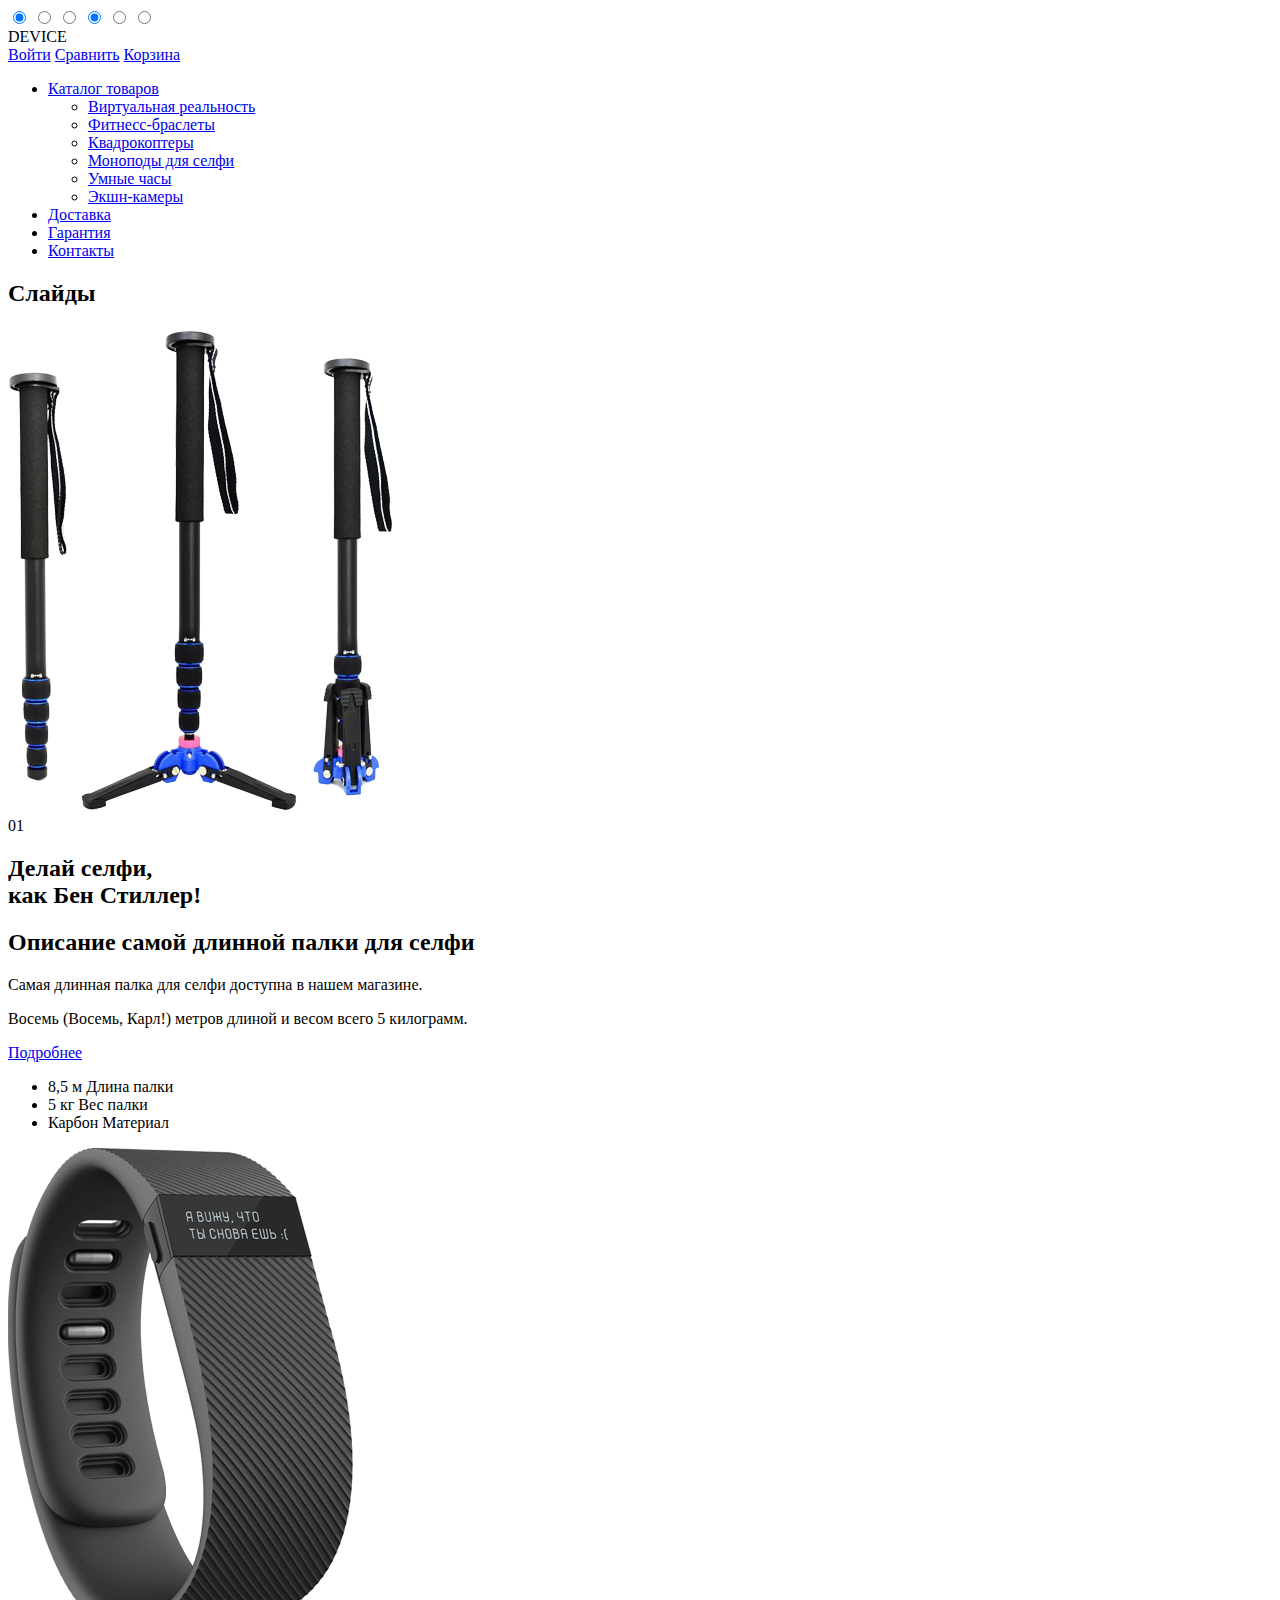
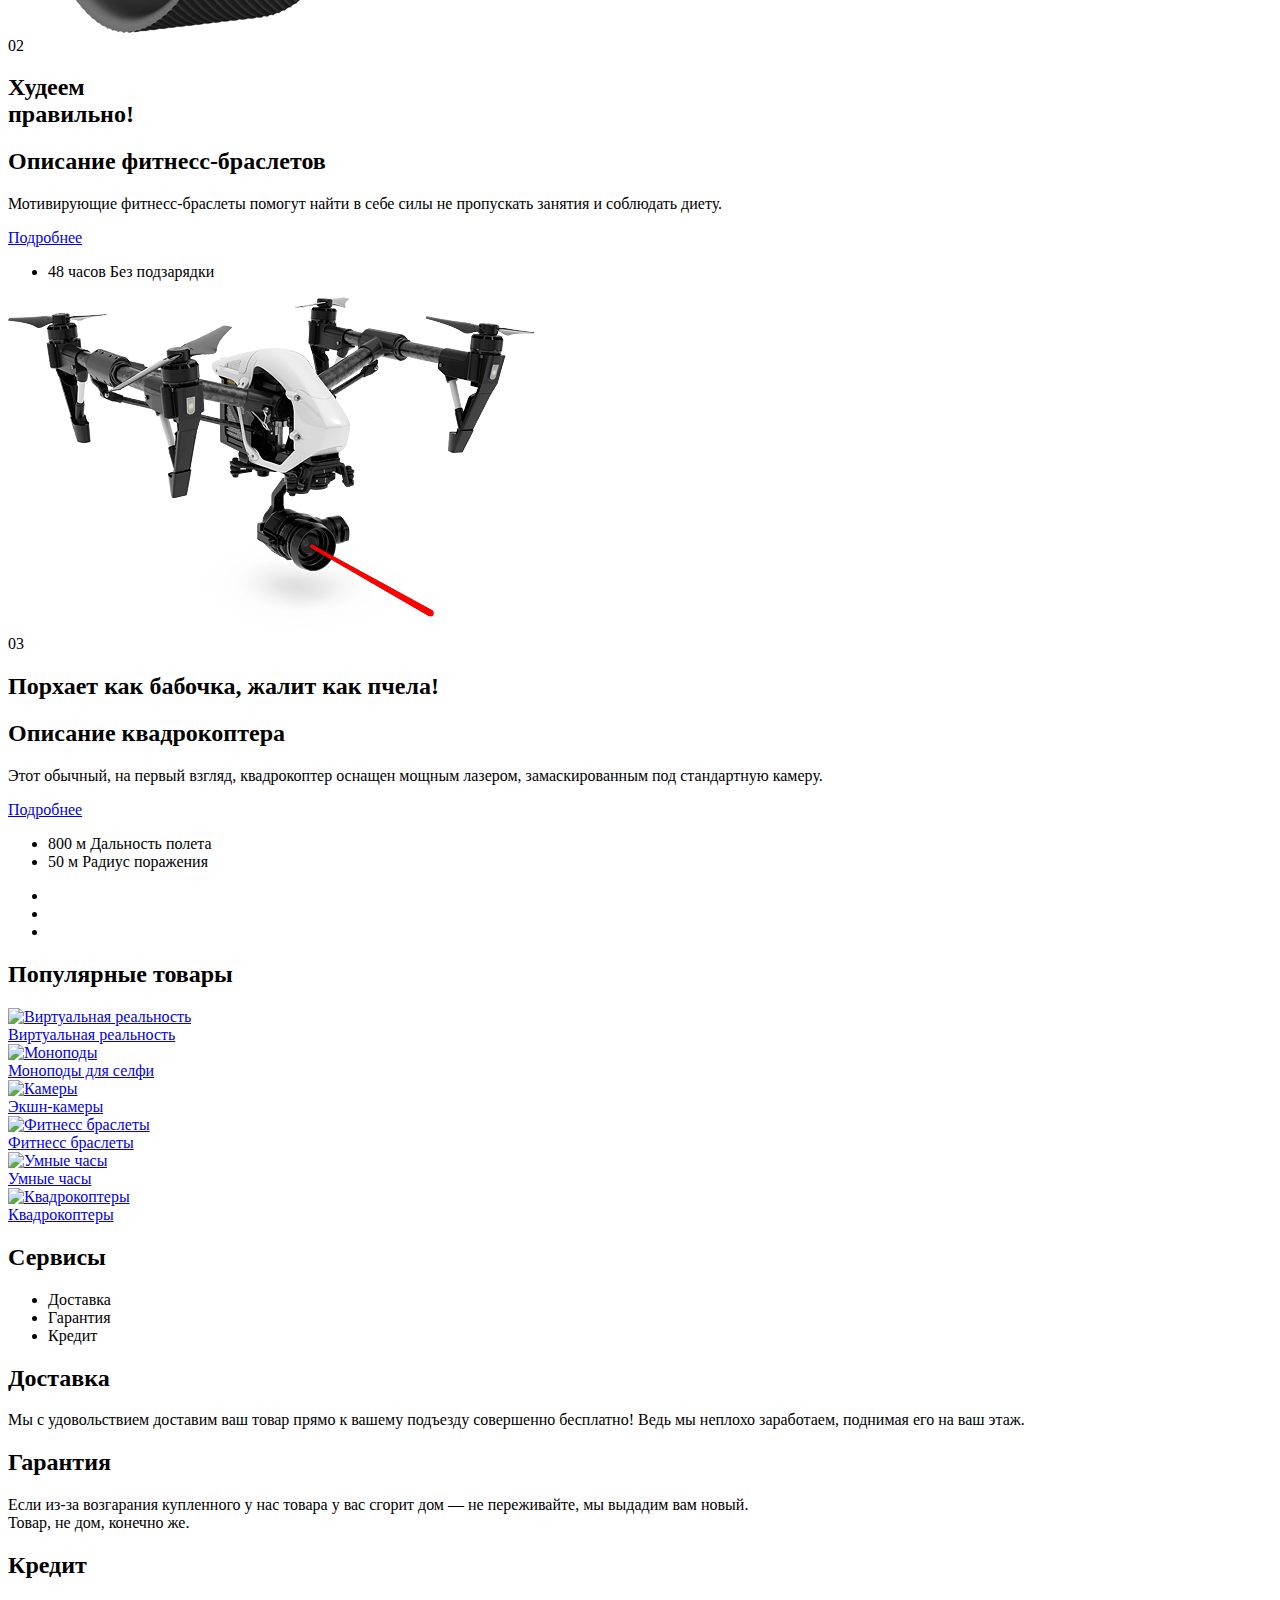
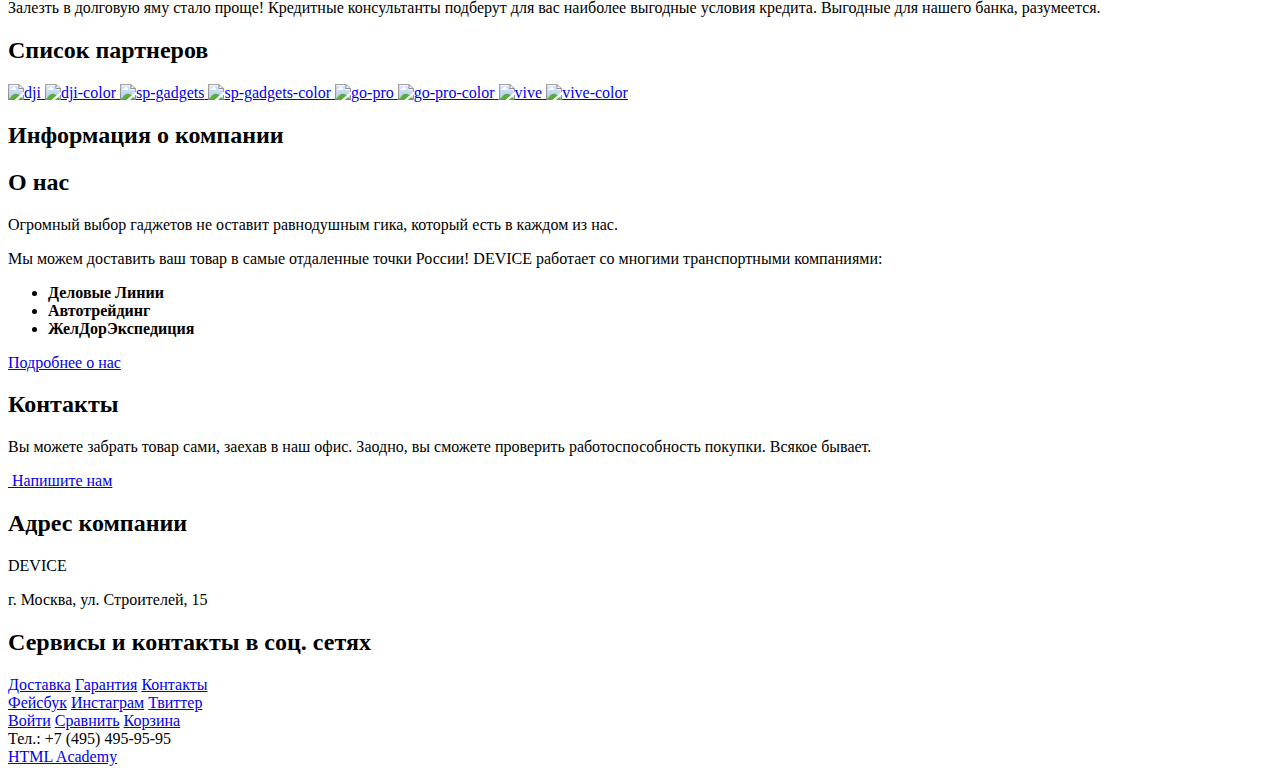
==== index.html @ 1ae8eebd "refactoring and adding images, unfinished." ====
<!DOCTYPE html>
<html lang="ru">
  <head>
    <meta charset="utf-8">
    <title>HTML Academy: Девайс</title>
  </head>
  <body>
    <!-- radio buttons definition -->
    <input type="radio" id="slider-button-first" name="slide-toggle" checked="">
    <input type="radio" id="slider-button-second" name="slide-toggle">
    <input type="radio" id="slider-button-third" name="slide-toggle">
    <input type="radio" id="service-button-delivery" name="service-toggle" checked="">
    <input type="radio" id="service-button-warranty" name="service-toggle">
    <input type="radio" id="service-button-credit" name="service-toggle">
    <!-- end of the radio buttons definition -->
    <header class="top-header">
      <a class="logo">
          DEVICE
      </a>
      <form class="search-form" action="__action_path" method="post">
        <!-- TODO form -->
      </form>
      <nav class="user-navigation">
        <a class="user-navigation-login" href="login.html">Войти</a>
        <a class="user-navigation-compare" href="compare.html">Сравнить</a>
        <a class="user-navigation-shopping-cart" href="shopping_chart.html">Корзина</a>
      </nav>
      <nav class="product-navigation">
        <ul class="product-navigation-list">
          <li>
            <a class="product-navigation-list-dropdownlist-name" href="catalog.html">Каталог товаров</a>
            <ul class="product-navigation-list-dropdownlist">
              <li><a href="catalog.html#virtual-reality">Виртуальная реальность</a></li>
              <li><a href="catalog.html#fitness-bracelet">Фитнесс-браслеты</a></li>
              <li><a href="catalog.html#drone">Квадрокоптеры</a></li>
              <li><a href="catalog.html#selfie-monopod">Моноподы для селфи</a></li>
              <li><a href="catalog.html#smart-watch">Умные часы</a></li>
              <li><a href="catalog.html#action-camera">Экшн-камеры</a></li>
            </ul>
          </li>
          <li><a class="product-navigation-list-service" href="delivery.html">Доставка</a></li>
          <li><a class="product-navigation-list-service" href="warranty.html">Гарантия</a></li>
          <li><a class="product-navigation-list-service" href="contacts.html">Контакты</a></li>
        </ul>
      </nav>
    </header>
    <main class="index-main">
      <article class="slider slide-set">
        <h2 class="visually-hidden">Слайды</h2>
        <article class="first-slide" id="slide-longest-selfie-stick">
          <img src="img/slide-longest-selfie-stick.png" width="384" height="486" alt="Самая длинная палка для сэлфи">
          <header class="slide-header">
            <span class="slide-number">01</span>
            <h2 class="slide-header-text">
              Делай селфи,<br>
              как Бен Стиллер!
            </h2>
          </header>
          <section class="slide-description">
            <h2 class="visually-hidden">Описание самой длинной палки для селфи</h2>
            <p>
              Самая длинная палка для селфи доступна в нашем магазине.
            </p>
            <p>
              Восемь (Восемь, Карл!) метров длиной и весом всего 5 килограмм.
            </p>
            <a class="slide-read-more-button" href="longest-selfie-stick.html">Подробнее</a>
          </section>
          <footer>
            <ul class="slide-product-characteristic-list">
              <li>
                <span class="slide-product-characteristic">8,5 м</span>
                <span class="slide-product-characteristic-description">Длина палки</span>
              </li>
              <li>
                <span class="slide-product-characteristic">5 кг</span>
                <span class="slide-product-characteristic-description">Вес палки</span>
              </li>
              <li>
                <span class="slide-product-characteristic">Карбон</span>
                <span class="slide-product-characteristic-description">Материал</span>
              </li>
            </ul>
          </footer>
        </article>
        <article class="second-slide" id="slide-fitness-bracelet">
          <img src="img/slider-fitness-bracelet.png" width="345" height="485" alt="Мотивирующий фитнесс-браслет">
          <header class="slide-header">
            <span class="slide-number">02</span>
            <h2 class="slide-header-text">
              Худеем<br>
              правильно!
            </h2>
           </header>
            <section class="slide-description">
              <h2 class="visually-hidden">Описание фитнесс-браслетов</h2>
              <p>
                Мотивирующие фитнесc-браслеты помогут найти в себе силы
                не пропускать занятия и соблюдать диету.
              </p>
              <a class="slide-read-more-button" href="fitness-bracelet.html">Подробнее</a>
            </section>
            <footer>
              <ul class="slide-product-characteristic-list">
                <li>
                  <span class="slide-product-characteristic">48 часов</span>
                  <span class="slide-product-characteristic-description">Без подзарядки</span>
                </li>
              </ul>
            </footer >
        </article>
        <article class="third-slide" id="slide-drone">
          <img src="img/slider-drone.png" width="526" height="334" alt="Квадрокоптер с лазером">
          <header class="slide-header">
            <span class="slide-number">03</span>
            <h2 class="slide-header-text">
              Порхает как бабочка,
              жалит как пчела!
            </h2>
          </header>
          <section class="slide-description">
            <h2 class="visually-hidden">Описание квадрокоптера</h2>
            <p>
              Этот обычный, на первый взгляд, квадрокоптер оснащен
              мощным лазером, замаскированным под стандартную камеру.
            </p>
            <a class="slide-read-more-button" href="quadrocopter.html">Подробнее</a>
          </section>
          <footer>
            <ul class="slide-product-characteristic-list">
              <li>
                <span class="slide-product-characteristic">800 м</span>
                <span class="slide-product-characteristic-description">Дальность полета</span>
              </li>
              <li>
                <span class="slide-product-characteristic">50 м</span>
                <span class="slide-product-characteristic-description">Радиус поражения</span>
              </li>
            </ul>
          </footer>
        </article>
        <aside>
          <ul class="slider-button-list">
            <li>
              <label for="slider-button-first"></label>
            </li>
            <li>
              <label for="slider-button-second"></label>
            </li>
            <li>
              <label for="slider-button-third"></label>
            </li>
          </ul>
        </aside>
      </article>
      <section class="top-list-of-popular-product">
        <h2 class="visually-hidden">Популярные товары</h2>
        <a class="popular-product-link" href="catalog.html#virtual_reality.html">
          <div class="popular-product-img-block-virtual-reality">
            <img src="img/popular-product-virtual-reality.png" width="97" height="55" alt="Виртуальная реальность">
          </div>
          Виртуальная реальность
        </a>
        <a class="popular-product-link" href="catalog.html#monopod.html">
          <div class="popular-product-img-block-selfie-monopod">
            <img src="img/popular-product-selfie-monopod.png" width="86" height="117" alt="Моноподы">
          </div>
          Моноподы
          для селфи
        </a>
        <a class="popular-product-link" href="catalog.html#action-camera.html">
          <div class="popular-product-img-block-action-camera">
            <img src="img/popular-product-action-camera.png" width="71" height="87" alt="Камеры">
          </div>
          Экшн-камеры
        </a>
        <a class="popular-product-link" href="catalog.html#fitness-bracelet.html">
          <div class="popular-product-img-block-fitness-bracelet">
            <img src="img/popular-product-fitness-bracelet.png" width="107" height="65" alt="Фитнесc браслеты">
          </div>
          Фитнесc браслеты
        </a>
        <a class="popular-product-link" href="catalog.html#smart-watch.html">
          <div class="popular-product-img-block-smart-watch">
            <img src="img/popular-product-smart-watch.png" width="56" height="98" alt="Умные часы">
          </div>
          Умные часы
        </a>
        <a class="popular-product-link" href="catalog.html#drone.html">
          <div class="popular-product-img-block-drone">
            <img src="img/popular-product-drone.png" width="132" height="69" alt="Квадрокоптеры">
          </div>
          Квадрокоптеры
        </a>
      </section>
      <article class="services">
        <h2 class="visually-hidden">Сервисы</h2>
        <ul class="service-buttton-list">
          <li>
            <label class="service-button" for="service-button-delivery">Доставка</label>
          </li>
          <li>
            <label class="service-button" for="service-button-warranty">Гарантия</label>
          </li>
          <li>
            <label class="service-button" for="service-button-credit">Кредит</label>
          </li>
        </ul>
        <section class="service-item-delivery">
          <h2>Доставка</h2>
          <p>
            Мы с удовольствием доставим ваш товар прямо к вашему
            подъезду совершенно бесплатно! Ведь мы неплохо
            заработаем, поднимая его на ваш этаж.
          </p>
        </section>
        <section class="services-item-warranty">
          <h2>Гарантия</h2>
          <p>
            Если из-за возгарания купленного у нас товара у вас сгорит
            дом — не переживайте, мы выдадим вам новый.<br>
            Товар, не дом, конечно же.
          </p>
        </section>
        <section class="services-item-credit">
          <h2>Кредит</h2>
          <p>
            Залезть в долговую яму стало проще! Кредитные
            консультанты подберут для вас наиболее выгодные
            условия кредита. Выгодные для нашего банка, разумеется.
          </p>
        </section>
      </article>
      <section class="partners">
        <h2 class="visuall-hidden">Список партнеров</h2>
        <a class="partner-link" href="http://www.dji.com/">
          <img src="img/logo-1-black-white.jpg" width="260" height="100" alt="dji">
          <img src="img/logo-1-colored.jpg" width="260" height="100" alt="dji-color">
        </a>
        <a class="partner-link" href="http://www.sp-gadgets.com/">
          <img src="img/logo-2-black-white.jpg" width="260" height="100" alt="sp-gadgets">
          <img src="img/logo-2-colored.jpg" width="260" height="100" alt="sp-gadgets-color">
        </a>
        <a class="partner-link" href="http://gopro.ru/">
          <img src="img/logo-3-black-white.jpg" width="260" height="100" alt="go-pro">
          <img src="img/logo-3-colored.jpg" width="260" height="100" alt="go-pro-color">
        </a>
        <a class="partner-link" href="https://www.vive.com/">
          <img src="img/logo-4-black-white.jpg" width="260" height="100" alt="vive">
          <img src="img/logo-4-colored.jpg" width="260" height="100" alt="vive-color">
        </a>
      </section>
      <article class="company-information">
        <h2 class="visually-hidden">Информация о компании</h2>
        <article class="about-us">
          <h2>О нас</h2>
          <p>
            Огромный выбор гаджетов не оставит равнодушным гика,
            который есть в каждом из нас.
          </p>
          <p>
            Мы можем доставить ваш товар в самые отдаленные точки
            России! DEVICE работает со многими транспортными
            компаниями:
          </p>
          <ul>
            <li>
              <b>Деловые Линии</b>
            </li>
            <li>
              <b>Автотрейдинг</b>
            </li>
            <li>
              <b>ЖелДорЭкспедиция</b>
            </li>
          </ul>
          <a class="popup-button" href="about-us.html">Подробнее о нас</a>
        </article>
        <article class="contact">
          <h2>Контакты</h2>
          <p>
            Вы можете забрать товар сами, заехав в наш офис. Заодно, вы сможете
            проверить работоспособность покупки. Всякое бывает.
          </p>
          <a class="map" href="#">
            <img src="">
          </a>
          <a class="popup-button" href="write-us.html">Напишите нам</a>
        </article>
      </article>
      <footer class="bottom-footer">
          <article class="footer-address">
            <h2 class="visually-hidden">Адрес компании</h2>
            <a>
              DEVICE
            </a>
            <p>
              г. Москва, ул. Строителей, 15
            </p>
          </article>
          <section class="footer-center-links">
            <h2 class="visually-hidden">Сервисы и контакты в соц. сетях</h2>
            <div class="footer-service-links-block">
              <a href="delivery.html">Доставка</a>
              <a href="warranty.html">Гарантия</a>
              <a href="contacts.html">Контакты</a>
            </div>
            <div class="footer-social-media-block">
              <a class="social-button social-button-fb" href="https://www.facebook.com/device-shop/">Фейсбук</a>
              <a class="social-button social-button-inst" href="https://www.instagram.com/device-shop/">Инстаграм</a>
              <a class="social-button social-button-tw" href="https://twitter.com/device-shop/">Твиттер</a>
            </div>
          </section>
          <aside class="footer-aside">
            <div class="footer-user-navigation-block">
              <a class="footer-login-link" href="login.html">Войти</a>
              <a class="footer-compare-link" href="compare.html">Сравнить</a>
              <a class="footer-shopping-cart-link" href="shopping-cart.html">Корзина</a>
            </div>
            <div class="telephone-block">
              Тел.: +7 (495) 495-95-95
            </div>
            <div class="copyright-block">
              <a href="https://htmlacademy.ru">HTML Academy</a>
            </div>
          </aside>
      </footer>
    </main>
  </body>
</html>
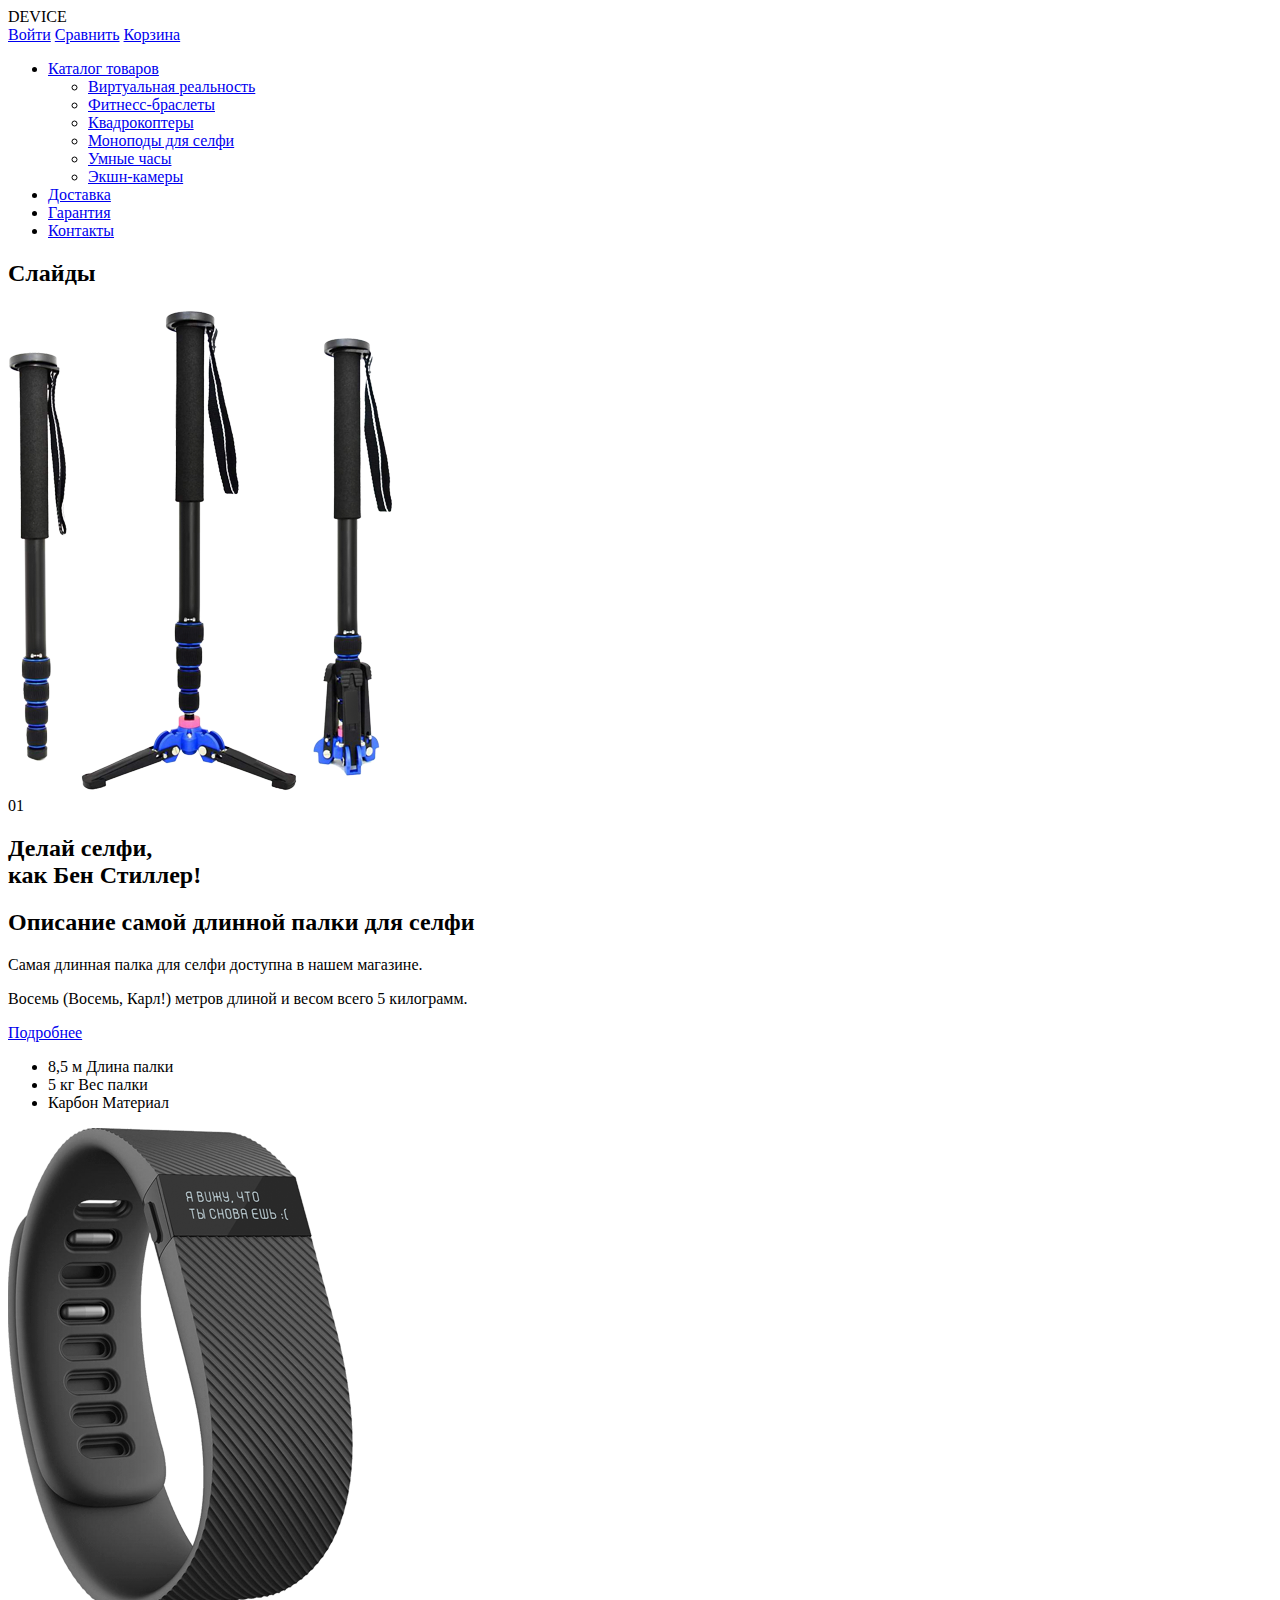
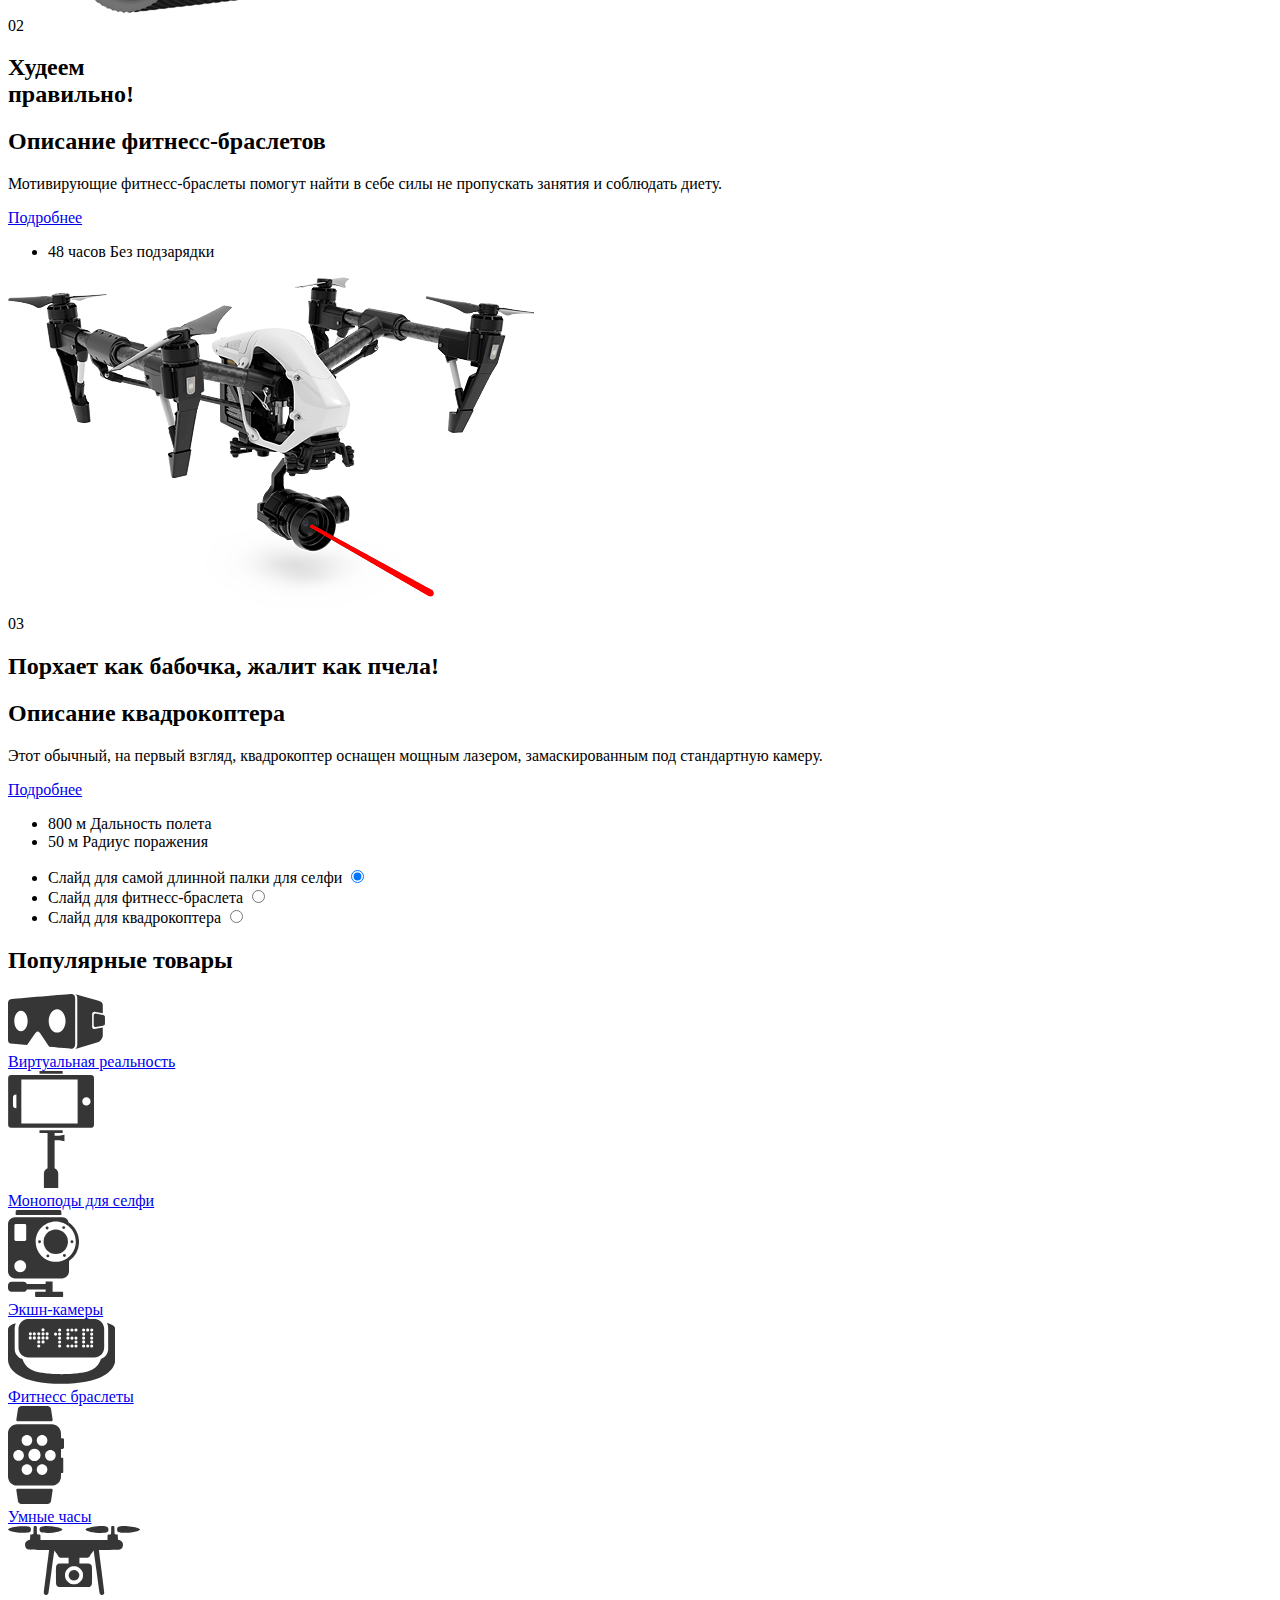
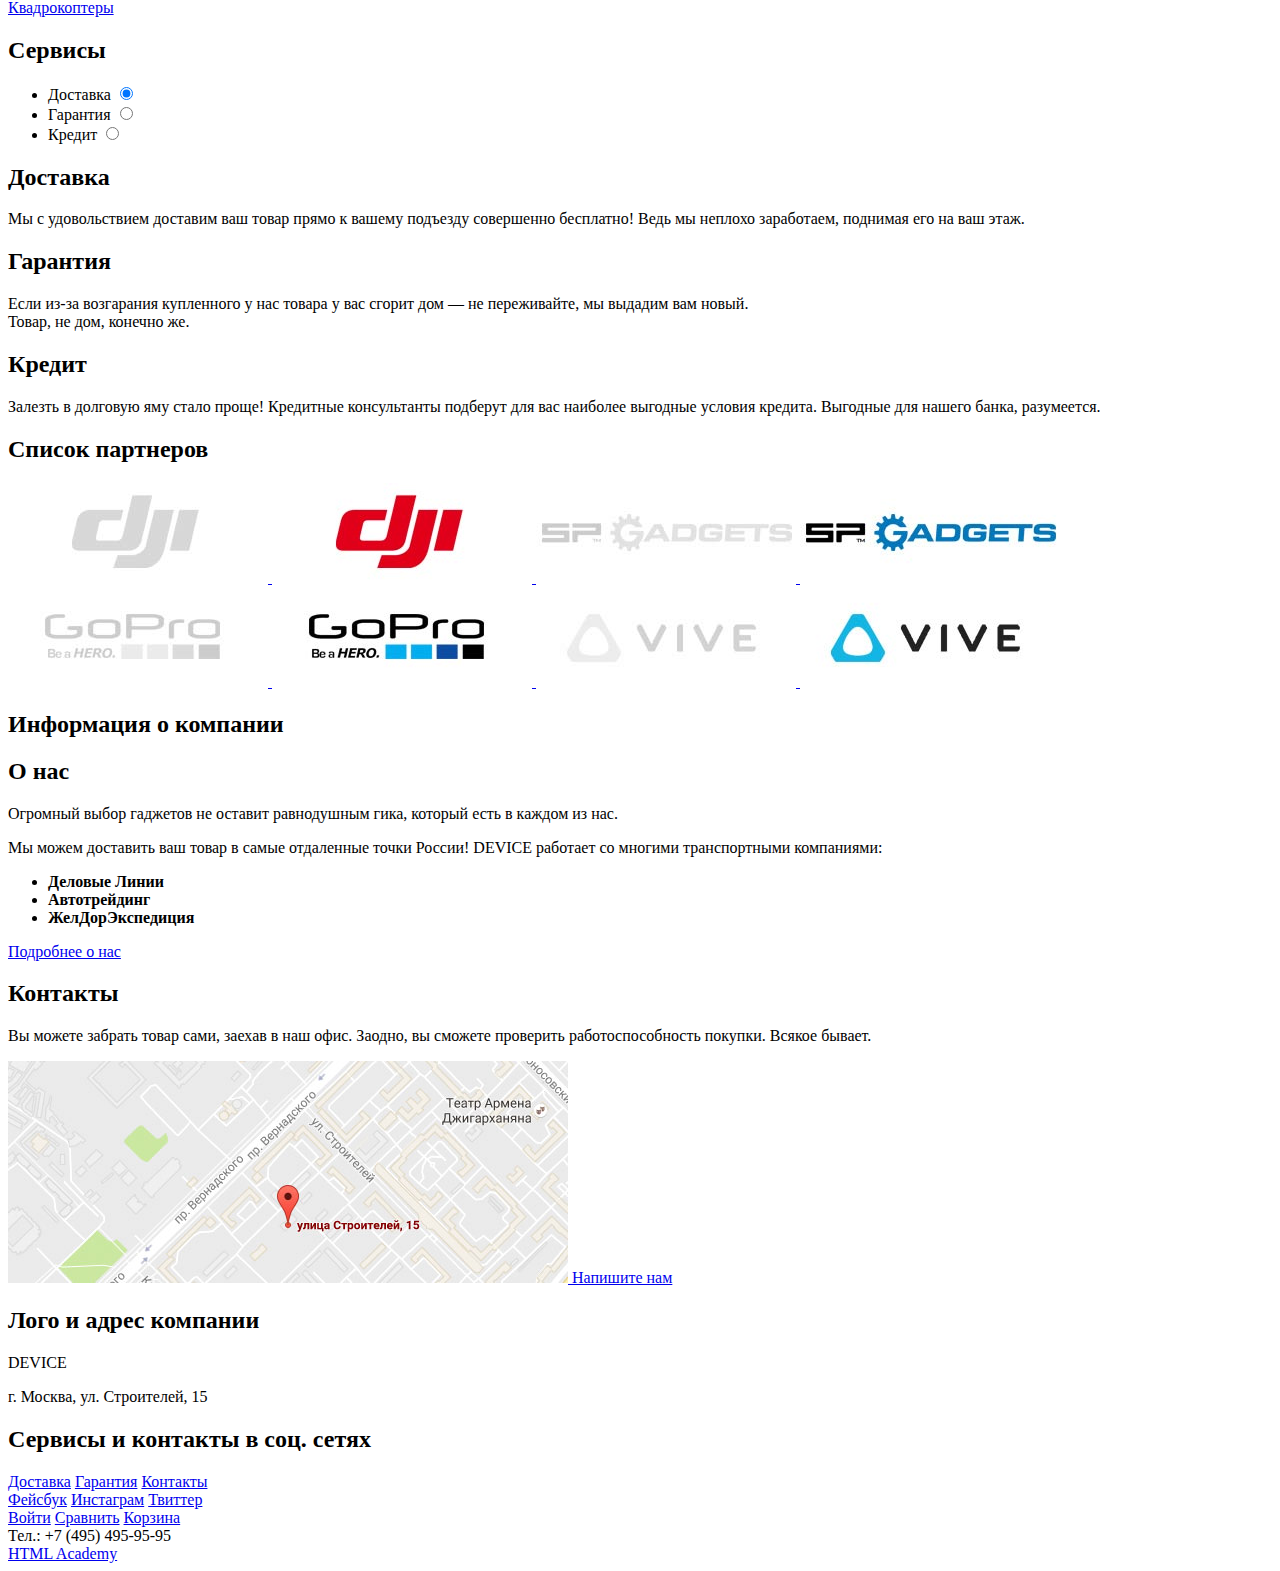
==== commit c85dc83b: "clear up unnecessary images, made the pages validated without any warnings." ====
--- a/index.html
+++ b/index.html
@@ -5,19 +5,11 @@
     <title>HTML Academy: Девайс</title>
   </head>
   <body>
-    <!-- radio buttons definition -->
-    <input type="radio" id="slider-button-first" name="slide-toggle" checked="">
-    <input type="radio" id="slider-button-second" name="slide-toggle">
-    <input type="radio" id="slider-button-third" name="slide-toggle">
-    <input type="radio" id="service-button-delivery" name="service-toggle" checked="">
-    <input type="radio" id="service-button-warranty" name="service-toggle">
-    <input type="radio" id="service-button-credit" name="service-toggle">
-    <!-- end of the radio buttons definition -->
     <header class="top-header">
       <a class="logo">
           DEVICE
       </a>
-      <form class="search-form" action="__action_path" method="post">
+      <form class="search-form" action="https://echo.htmlacademy.ru" method="post">
         <!-- TODO form -->
       </form>
       <nav class="user-navigation">
@@ -142,13 +134,16 @@
         <aside>
           <ul class="slider-button-list">
             <li>
-              <label for="slider-button-first"></label>
-            </li>
-            <li>
-              <label for="slider-button-second"></label>
-            </li>
-            <li>
-              <label for="slider-button-third"></label>
+              <label class="vusually-hidden" for="slider-button-first">Слайд для самой длинной палки для селфи</label>
+              <input type="radio" id="slider-button-first" name="slide-toggle" checked="">
+            </li>
+            <li>
+              <label class="vusually-hidden" for="slider-button-second">Слайд для фитнесс-браслета</label>
+              <input type="radio" id="slider-button-second" name="slide-toggle">
+            </li>
+            <li>
+              <label class="vusually-hidden" for="slider-button-third">Слайд для квадрокоптера</label>
+              <input type="radio" id="slider-button-third" name="slide-toggle">
             </li>
           </ul>
         </aside>
@@ -157,38 +152,38 @@
         <h2 class="visually-hidden">Популярные товары</h2>
         <a class="popular-product-link" href="catalog.html#virtual_reality.html">
           <div class="popular-product-img-block-virtual-reality">
-            <img src="img/popular-product-virtual-reality.png" width="97" height="55" alt="Виртуальная реальность">
+            <img src="img/popular-product-virtual-reality.svg" width="97" height="55" alt="Виртуальная реальность">
           </div>
           Виртуальная реальность
         </a>
         <a class="popular-product-link" href="catalog.html#monopod.html">
           <div class="popular-product-img-block-selfie-monopod">
-            <img src="img/popular-product-selfie-monopod.png" width="86" height="117" alt="Моноподы">
+            <img src="img/popular-product-selfie-monopod.svg" width="86" height="117" alt="Моноподы">
           </div>
           Моноподы
           для селфи
         </a>
         <a class="popular-product-link" href="catalog.html#action-camera.html">
           <div class="popular-product-img-block-action-camera">
-            <img src="img/popular-product-action-camera.png" width="71" height="87" alt="Камеры">
+            <img src="img/popular-product-action-camera.svg" width="71" height="87" alt="Камеры">
           </div>
           Экшн-камеры
         </a>
         <a class="popular-product-link" href="catalog.html#fitness-bracelet.html">
           <div class="popular-product-img-block-fitness-bracelet">
-            <img src="img/popular-product-fitness-bracelet.png" width="107" height="65" alt="Фитнесc браслеты">
+            <img src="img/popular-product-fitness-bracelet.svg" width="107" height="65" alt="Фитнесc браслеты">
           </div>
           Фитнесc браслеты
         </a>
         <a class="popular-product-link" href="catalog.html#smart-watch.html">
           <div class="popular-product-img-block-smart-watch">
-            <img src="img/popular-product-smart-watch.png" width="56" height="98" alt="Умные часы">
+            <img src="img/popular-product-smart-watch.svg" width="56" height="98" alt="Умные часы">
           </div>
           Умные часы
         </a>
         <a class="popular-product-link" href="catalog.html#drone.html">
           <div class="popular-product-img-block-drone">
-            <img src="img/popular-product-drone.png" width="132" height="69" alt="Квадрокоптеры">
+            <img src="img/popular-product-drone.svg" width="132" height="69" alt="Квадрокоптеры">
           </div>
           Квадрокоптеры
         </a>
@@ -198,12 +193,15 @@
         <ul class="service-buttton-list">
           <li>
             <label class="service-button" for="service-button-delivery">Доставка</label>
+            <input type="radio" id="service-button-delivery" name="service-toggle" checked="">
           </li>
           <li>
             <label class="service-button" for="service-button-warranty">Гарантия</label>
+            <input type="radio" id="service-button-warranty" name="service-toggle">
           </li>
           <li>
             <label class="service-button" for="service-button-credit">Кредит</label>
+            <input type="radio" id="service-button-credit" name="service-toggle">
           </li>
         </ul>
         <section class="service-item-delivery">
@@ -283,14 +281,14 @@
             проверить работоспособность покупки. Всякое бывает.
           </p>
           <a class="map" href="#">
-            <img src="">
+            <img src="img/map.jpg" alt="Яндекс карта" width="560" height="222">
           </a>
           <a class="popup-button" href="write-us.html">Напишите нам</a>
         </article>
       </article>
       <footer class="bottom-footer">
           <article class="footer-address">
-            <h2 class="visually-hidden">Адрес компании</h2>
+            <h2 class="visually-hidden">Лого и адрес компании</h2>
             <a>
               DEVICE
             </a>
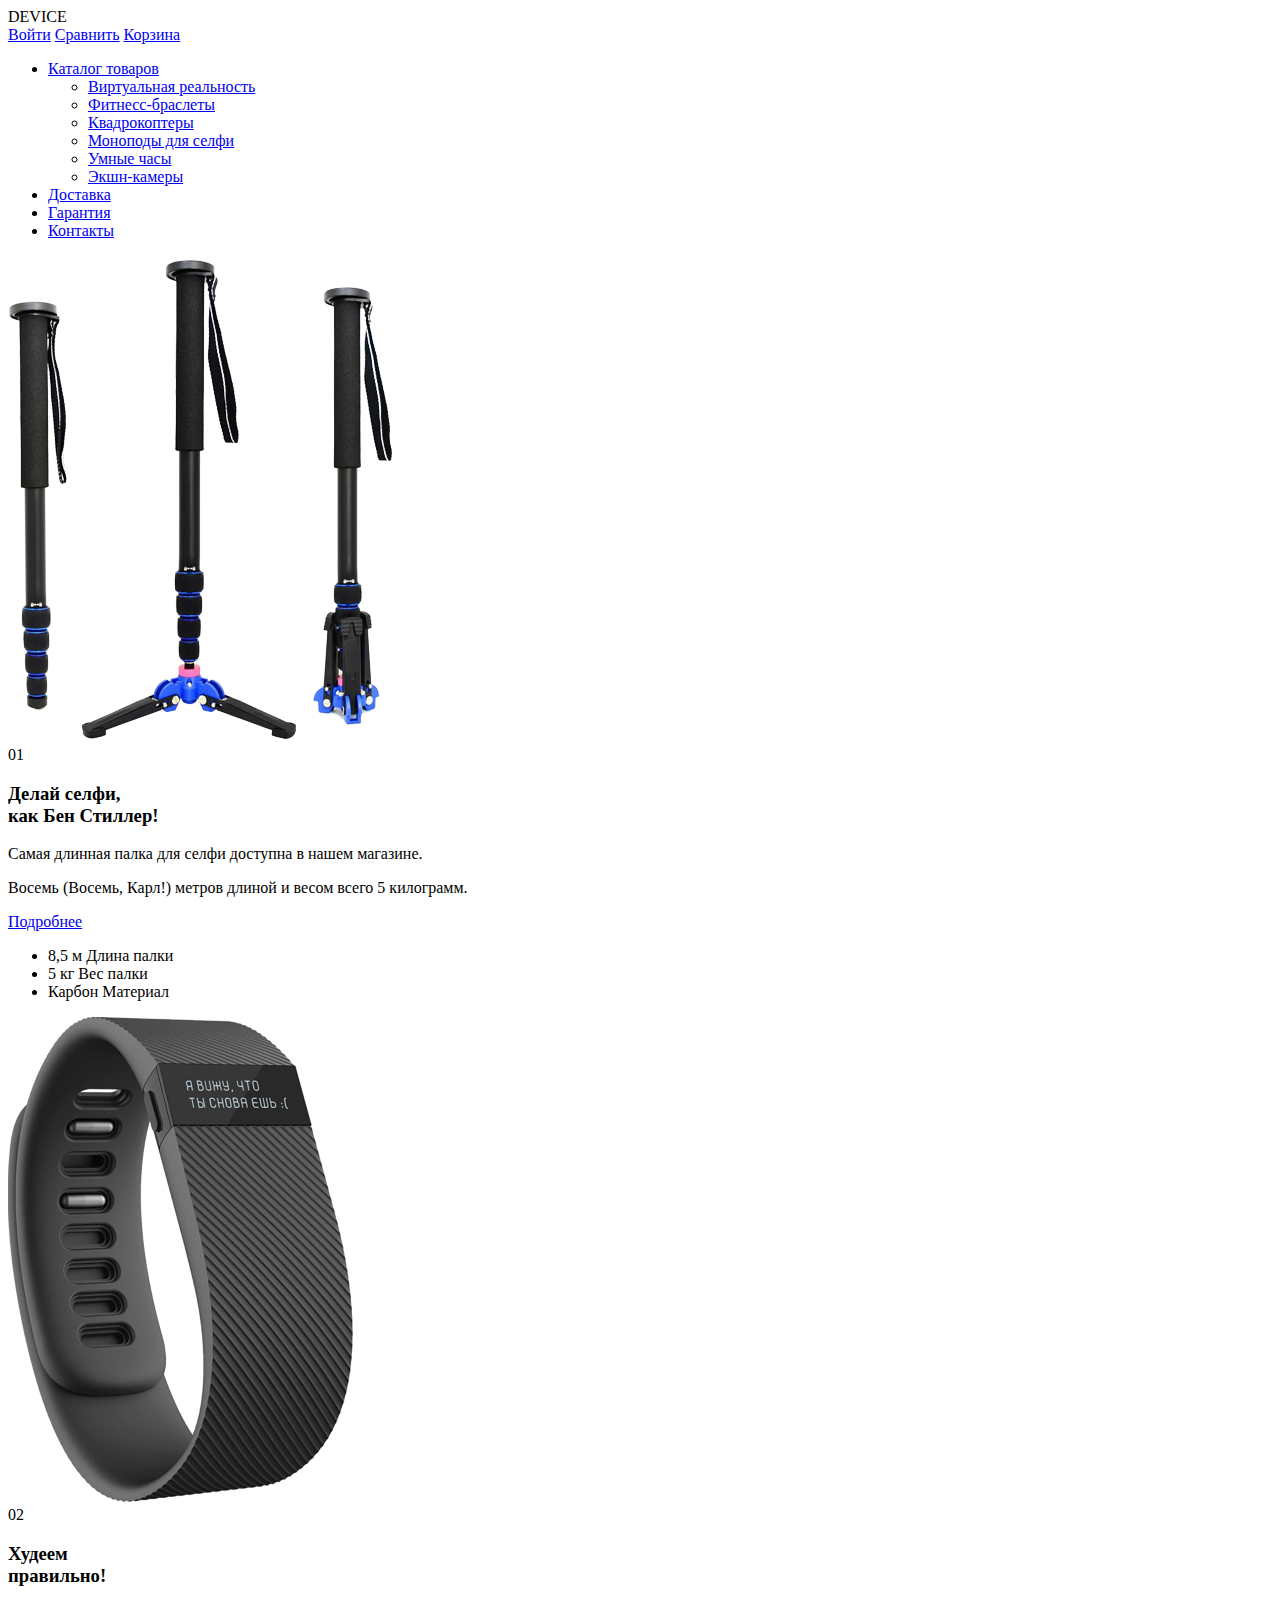
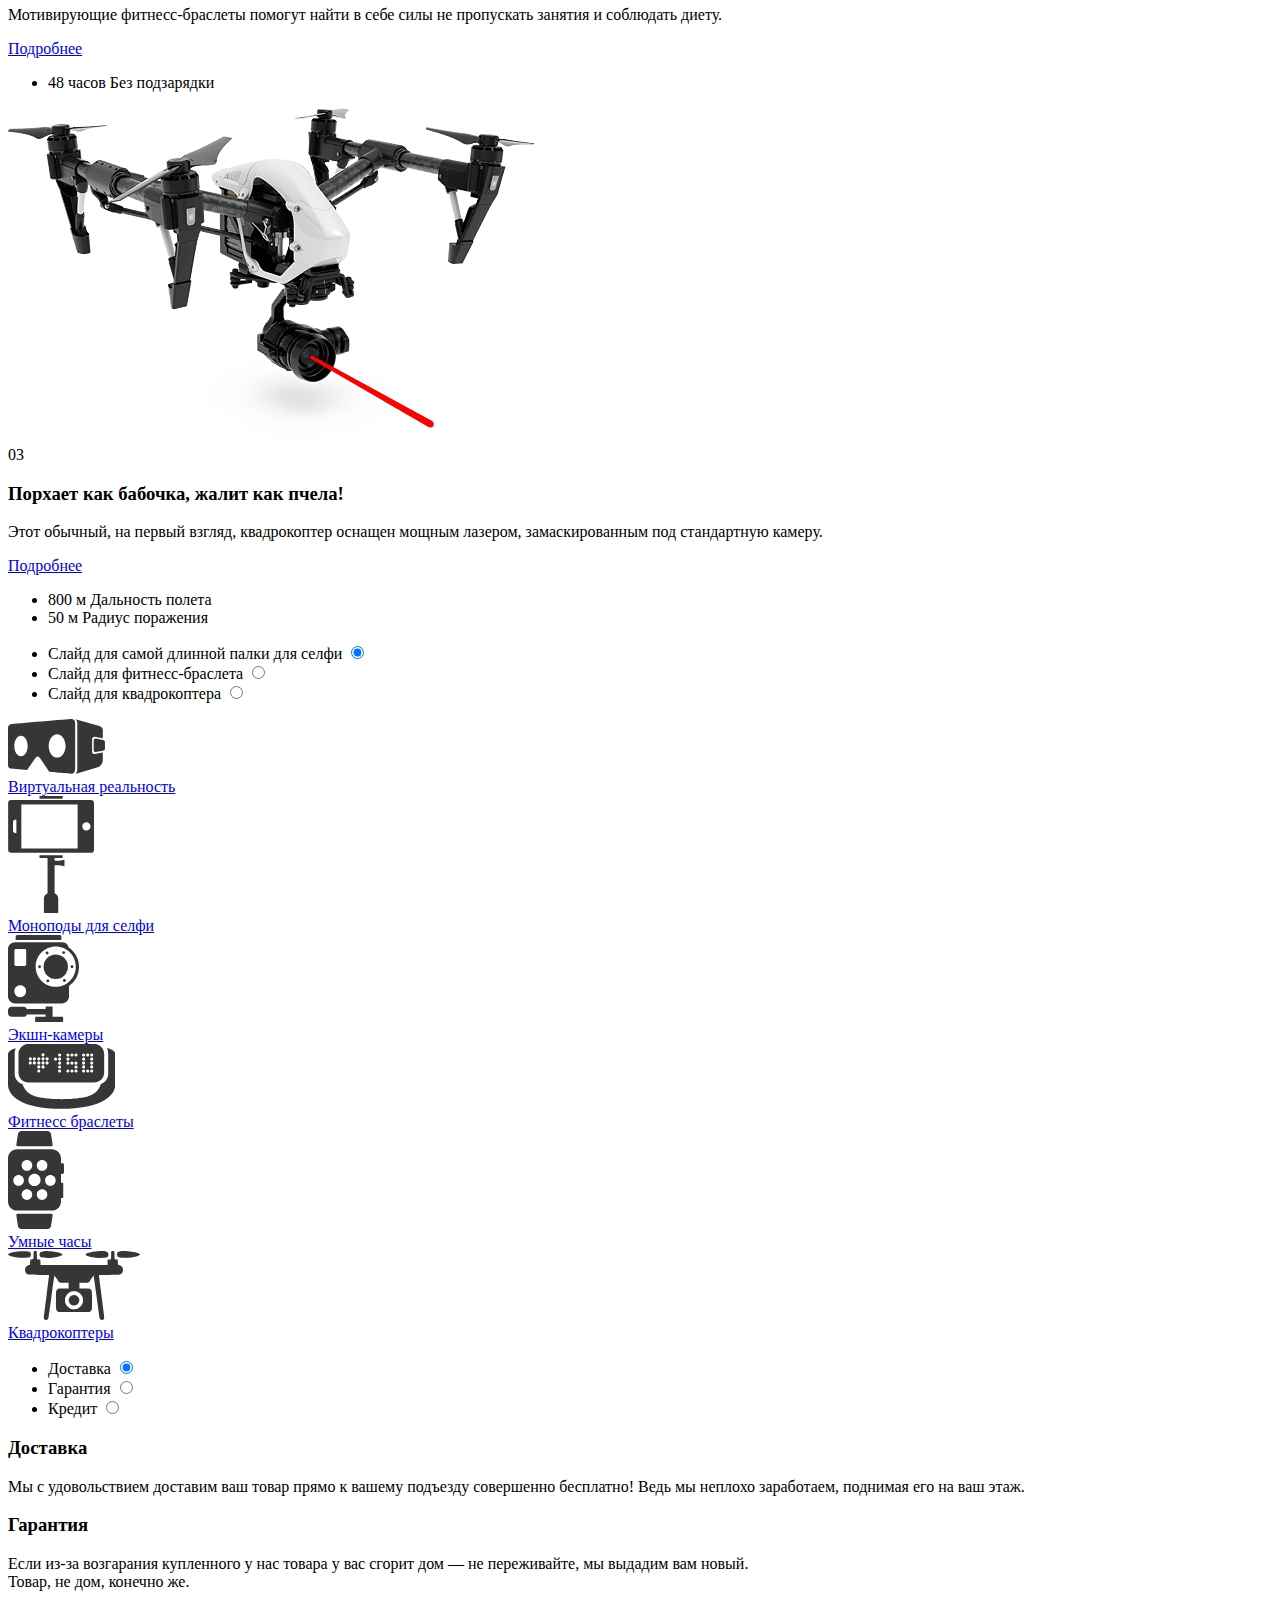
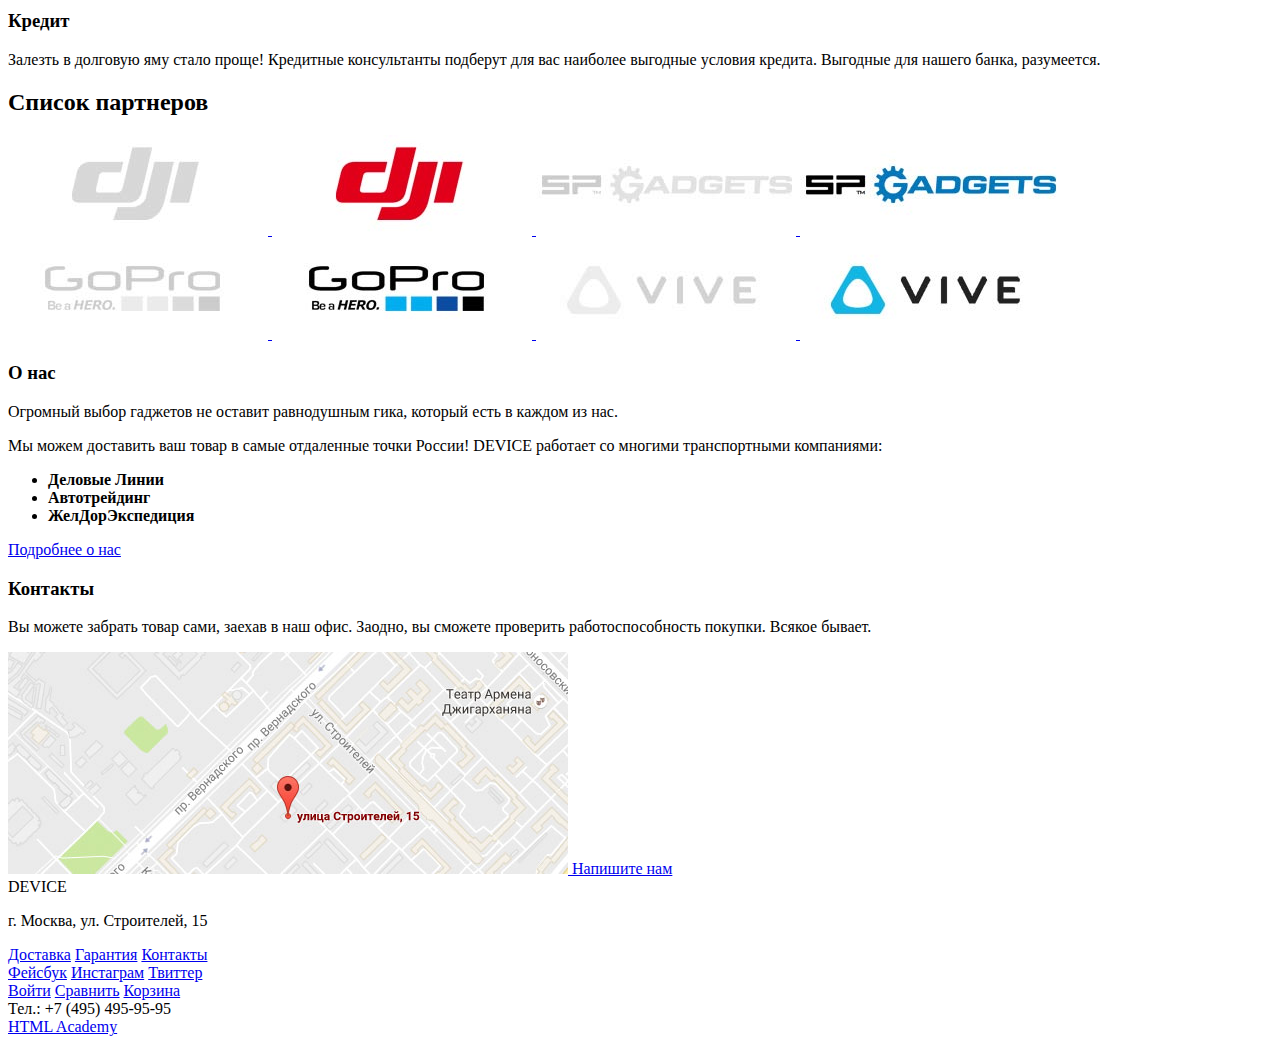
==== commit ad65bfde: "adde style.css with only one visually-hidden class, refactoring h2,h3,h4 header tags to make the pro" ====
--- a/index.html
+++ b/index.html
@@ -3,6 +3,7 @@
   <head>
     <meta charset="utf-8">
     <title>HTML Academy: Девайс</title>
+    <link rel="stylesheet" href="css/style.css">
   </head>
   <body>
     <header class="top-header">
@@ -43,13 +44,13 @@
           <img src="img/slide-longest-selfie-stick.png" width="384" height="486" alt="Самая длинная палка для сэлфи">
           <header class="slide-header">
             <span class="slide-number">01</span>
-            <h2 class="slide-header-text">
+            <h3 class="slide-header-text">
               Делай селфи,<br>
               как Бен Стиллер!
-            </h2>
+            </h3>
           </header>
           <section class="slide-description">
-            <h2 class="visually-hidden">Описание самой длинной палки для селфи</h2>
+            <h3 class="visually-hidden">Описание самой длинной палки для селфи</h3>
             <p>
               Самая длинная палка для селфи доступна в нашем магазине.
             </p>
@@ -79,13 +80,13 @@
           <img src="img/slider-fitness-bracelet.png" width="345" height="485" alt="Мотивирующий фитнесс-браслет">
           <header class="slide-header">
             <span class="slide-number">02</span>
-            <h2 class="slide-header-text">
+            <h3 class="slide-header-text">
               Худеем<br>
               правильно!
-            </h2>
+            </h3>
            </header>
             <section class="slide-description">
-              <h2 class="visually-hidden">Описание фитнесс-браслетов</h2>
+              <h3 class="visually-hidden">Описание фитнесс-браслетов</h3>
               <p>
                 Мотивирующие фитнесc-браслеты помогут найти в себе силы
                 не пропускать занятия и соблюдать диету.
@@ -105,10 +106,10 @@
           <img src="img/slider-drone.png" width="526" height="334" alt="Квадрокоптер с лазером">
           <header class="slide-header">
             <span class="slide-number">03</span>
-            <h2 class="slide-header-text">
+            <h3 class="slide-header-text">
               Порхает как бабочка,
               жалит как пчела!
-            </h2>
+            </h3>
           </header>
           <section class="slide-description">
             <h2 class="visually-hidden">Описание квадрокоптера</h2>
@@ -205,7 +206,7 @@
           </li>
         </ul>
         <section class="service-item-delivery">
-          <h2>Доставка</h2>
+          <h3>Доставка</h3>
           <p>
             Мы с удовольствием доставим ваш товар прямо к вашему
             подъезду совершенно бесплатно! Ведь мы неплохо
@@ -213,7 +214,7 @@
           </p>
         </section>
         <section class="services-item-warranty">
-          <h2>Гарантия</h2>
+          <h3>Гарантия</h3>
           <p>
             Если из-за возгарания купленного у нас товара у вас сгорит
             дом — не переживайте, мы выдадим вам новый.<br>
@@ -221,7 +222,7 @@
           </p>
         </section>
         <section class="services-item-credit">
-          <h2>Кредит</h2>
+          <h3>Кредит</h3>
           <p>
             Залезть в долговую яму стало проще! Кредитные
             консультанты подберут для вас наиболее выгодные
@@ -251,7 +252,7 @@
       <article class="company-information">
         <h2 class="visually-hidden">Информация о компании</h2>
         <article class="about-us">
-          <h2>О нас</h2>
+          <h3>О нас</h3>
           <p>
             Огромный выбор гаджетов не оставит равнодушным гика,
             который есть в каждом из нас.
@@ -275,7 +276,7 @@
           <a class="popup-button" href="about-us.html">Подробнее о нас</a>
         </article>
         <article class="contact">
-          <h2>Контакты</h2>
+          <h3>Контакты</h3>
           <p>
             Вы можете забрать товар сами, заехав в наш офис. Заодно, вы сможете
             проверить работоспособность покупки. Всякое бывает.
--- a/css/style.css
+++ b/css/style.css
@@ -0,0 +1,14 @@
+.visually-hidden {
+  position: absolute;
+  clip: rect(0 0 0 0);
+  width: 1px;
+  height: 1px;
+  margin: -1px;
+  /* crossplatform addition */
+  margin: -1px;
+  padding: 0;
+  border: 0;
+  clip-path: inset(50%);
+  overflow: hidden;
+  white-space: nowrap;
+}
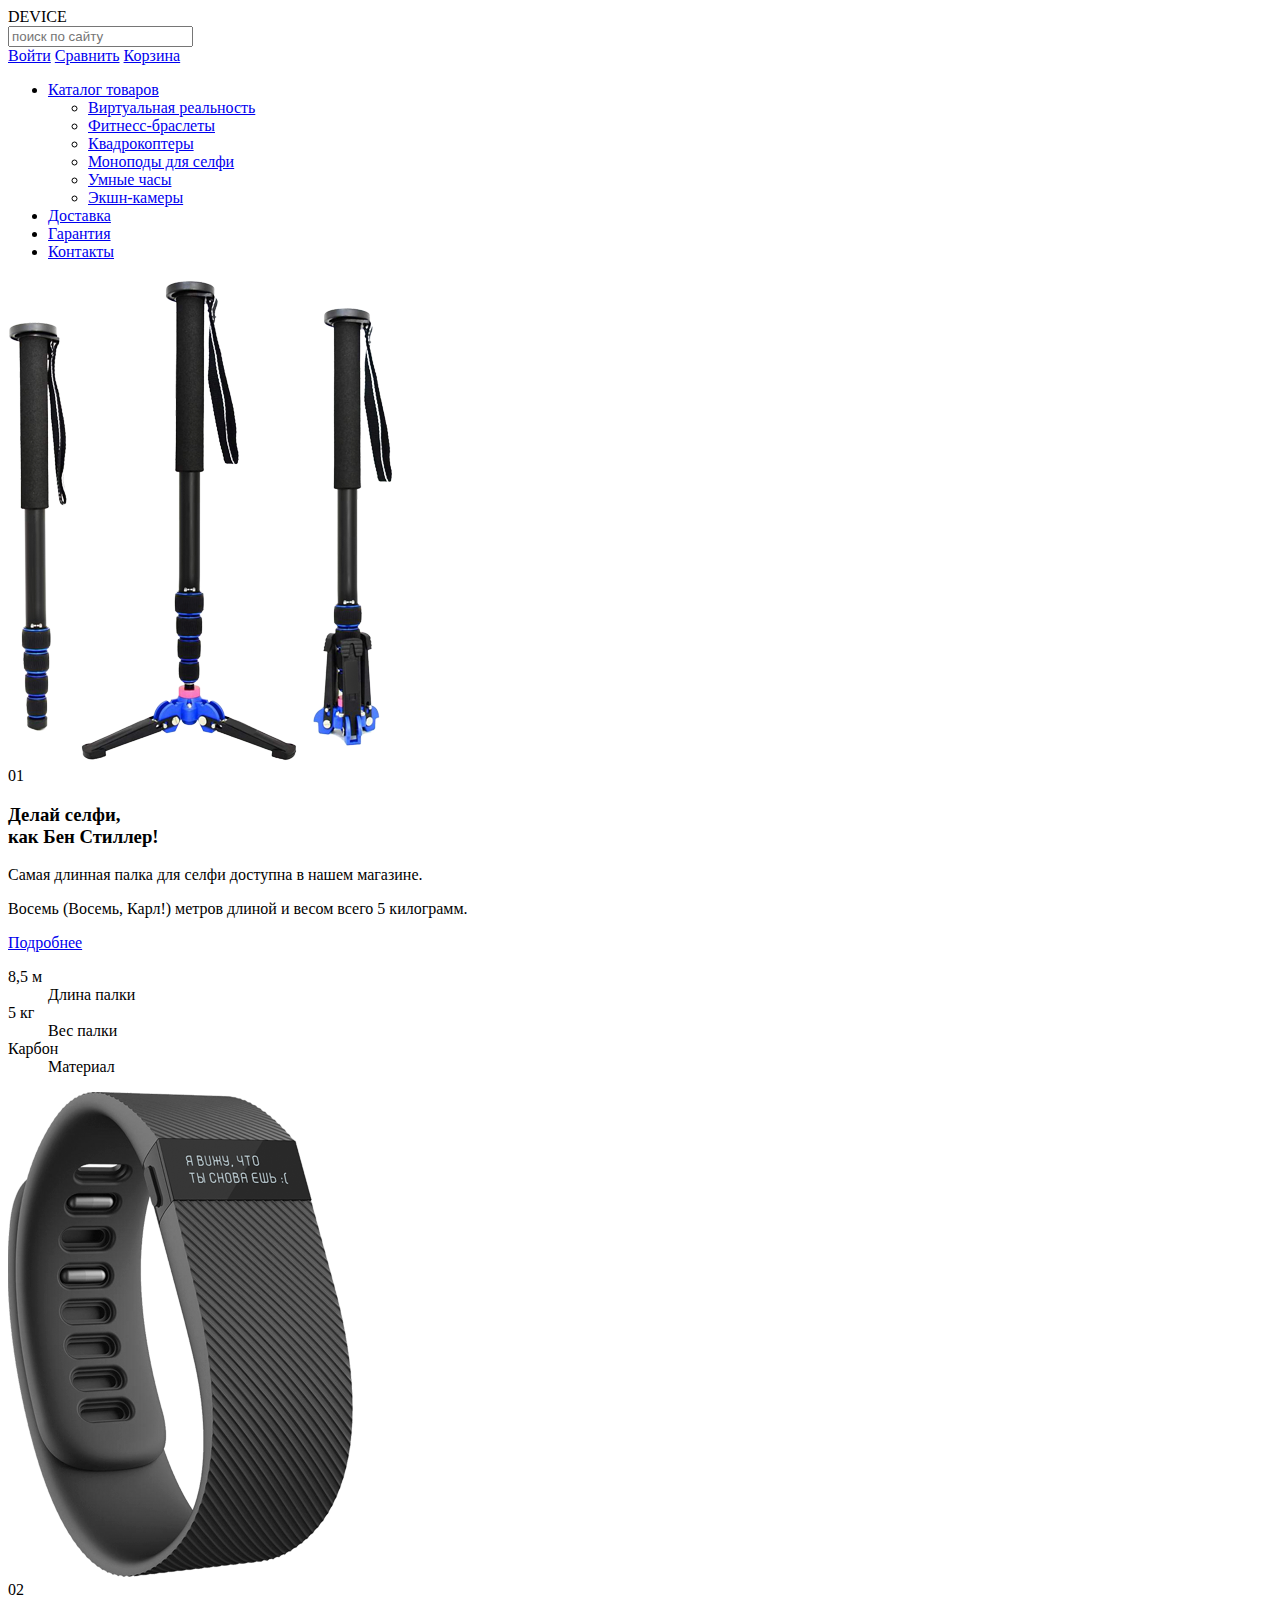
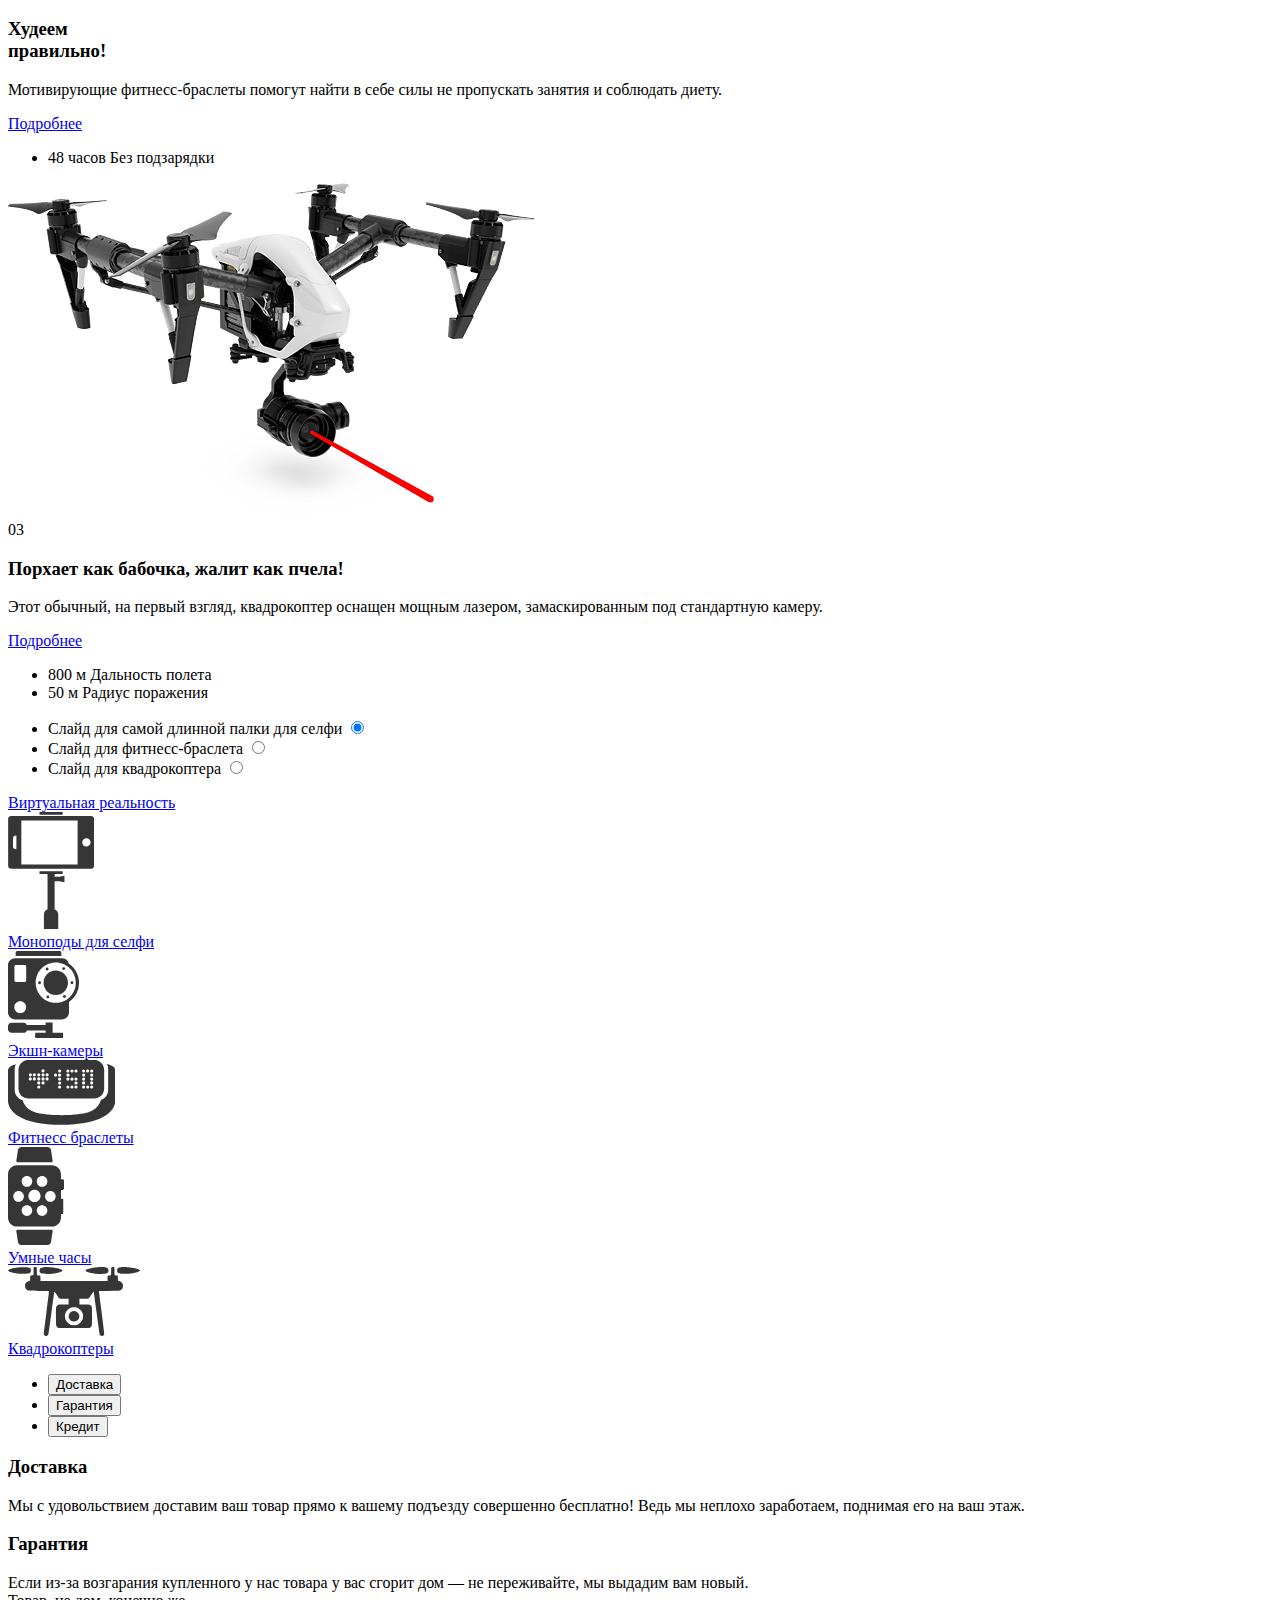
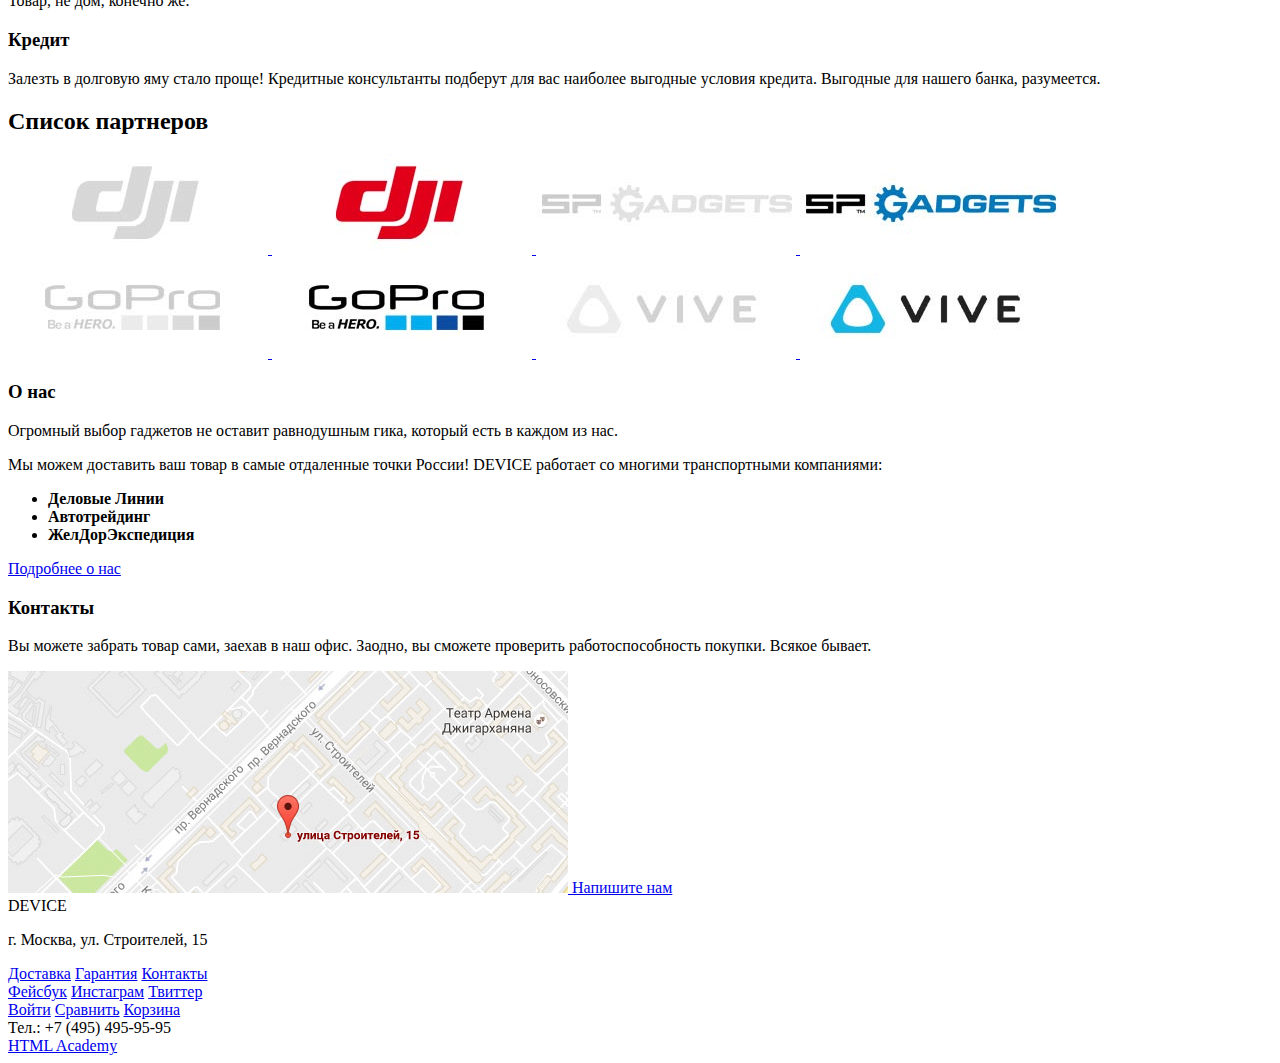
==== commit f9511825: "finished with forms, modals and accessibility" ====
--- a/index.html
+++ b/index.html
@@ -11,7 +11,8 @@
           DEVICE
       </a>
       <form class="search-form" action="https://echo.htmlacademy.ru" method="post">
-        <!-- TODO form -->
+        <input type="search" class="input-search" name="search" placeholder="поиск по&nbsp;сайту">
+        <input type="submit" class="input-submit visually-hidden" value="Найти">
       </form>
       <nav class="user-navigation">
         <a class="user-navigation-login" href="login.html">Войти</a>
@@ -57,23 +58,17 @@
             <p>
               Восемь (Восемь, Карл!) метров длиной и весом всего 5 килограмм.
             </p>
-            <a class="slide-read-more-button" href="longest-selfie-stick.html">Подробнее</a>
+            <a class="slide-read-more-button popup-button" href="longest-selfie-stick.html">Подробнее</a>
           </section>
           <footer>
-            <ul class="slide-product-characteristic-list">
-              <li>
-                <span class="slide-product-characteristic">8,5 м</span>
-                <span class="slide-product-characteristic-description">Длина палки</span>
-              </li>
-              <li>
-                <span class="slide-product-characteristic">5 кг</span>
-                <span class="slide-product-characteristic-description">Вес палки</span>
-              </li>
-              <li>
-                <span class="slide-product-characteristic">Карбон</span>
-                <span class="slide-product-characteristic-description">Материал</span>
-              </li>
-            </ul>
+            <dl class="slide-product-characteristic-list">
+              <dt class="slide-product-characteristic">8,5 м</dt>
+              <dd class="slide-product-characteristic-description">Длина палки</dd>
+              <dt class="slide-product-characteristic">5 кг</dt>
+              <dd class="slide-product-characteristic-description">Вес палки</dd>
+              <dt class="slide-product-characteristic">Карбон</dt>
+              <dd class="slide-product-characteristic-description">Материал</dd>
+            </dl>
           </footer>
         </article>
         <article class="second-slide" id="slide-fitness-bracelet">
@@ -149,42 +144,42 @@
           </ul>
         </aside>
       </article>
-      <section class="top-list-of-popular-product">
+      <section class="top-list-of-product-category">
         <h2 class="visually-hidden">Популярные товары</h2>
-        <a class="popular-product-link" href="catalog.html#virtual_reality.html">
-          <div class="popular-product-img-block-virtual-reality">
-            <img src="img/popular-product-virtual-reality.svg" width="97" height="55" alt="Виртуальная реальность">
-          </div>
+        <a class="product-category-link virtual-reality" href="catalog.html#virtual-reality.html">
+          <!-- <div class="product-category-img-block-virtual-reality">
+            <img src="img/product-category-virtual-reality.svg" width="97" height="55" alt="Виртуальная реальность">
+          </div> -->
           Виртуальная реальность
         </a>
-        <a class="popular-product-link" href="catalog.html#monopod.html">
-          <div class="popular-product-img-block-selfie-monopod">
-            <img src="img/popular-product-selfie-monopod.svg" width="86" height="117" alt="Моноподы">
+        <a class="product-category-link" href="catalog.html#monopod.html">
+          <div class="product-category-img-block-selfie-monopod">
+            <img src="img/product-category-selfie-monopod.svg" width="86" height="117" alt="Моноподы">
           </div>
           Моноподы
-          для селфи
-        </a>
-        <a class="popular-product-link" href="catalog.html#action-camera.html">
-          <div class="popular-product-img-block-action-camera">
-            <img src="img/popular-product-action-camera.svg" width="71" height="87" alt="Камеры">
+          для&nbsp;селфи
+        </a>
+        <a class="product-category-link" href="catalog.html#action-camera.html">
+          <div class="product-category-img-block-action-camera">
+            <img src="img/product-category-action-camera.svg" width="71" height="87" alt="Камеры">
           </div>
           Экшн-камеры
         </a>
-        <a class="popular-product-link" href="catalog.html#fitness-bracelet.html">
-          <div class="popular-product-img-block-fitness-bracelet">
-            <img src="img/popular-product-fitness-bracelet.svg" width="107" height="65" alt="Фитнесc браслеты">
+        <a class="product-category-link" href="catalog.html#fitness-bracelet.html">
+          <div class="product-category-img-block-fitness-bracelet">
+            <img src="img/product-category-fitness-bracelet.svg" width="107" height="65" alt="Фитнесc браслеты">
           </div>
           Фитнесc браслеты
         </a>
-        <a class="popular-product-link" href="catalog.html#smart-watch.html">
-          <div class="popular-product-img-block-smart-watch">
-            <img src="img/popular-product-smart-watch.svg" width="56" height="98" alt="Умные часы">
+        <a class="product-category-link" href="catalog.html#smart-watch.html">
+          <div class="product-category-img-block-smart-watch">
+            <img src="img/product-category-smart-watch.svg" width="56" height="98" alt="Умные часы">
           </div>
           Умные часы
         </a>
-        <a class="popular-product-link" href="catalog.html#drone.html">
-          <div class="popular-product-img-block-drone">
-            <img src="img/popular-product-drone.svg" width="132" height="69" alt="Квадрокоптеры">
+        <a class="product-category-link" href="catalog.html#drone.html">
+          <div class="product-category-img-block-drone">
+            <img src="img/product-category-drone.svg" width="132" height="69" alt="Квадрокоптеры">
           </div>
           Квадрокоптеры
         </a>
@@ -193,22 +188,19 @@
         <h2 class="visually-hidden">Сервисы</h2>
         <ul class="service-buttton-list">
           <li>
-            <label class="service-button" for="service-button-delivery">Доставка</label>
-            <input type="radio" id="service-button-delivery" name="service-toggle" checked="">
+            <input type="button" class="popup-button current" value="Доставка" id="service-button-delivery" name="service-toggle">
           </li>
           <li>
-            <label class="service-button" for="service-button-warranty">Гарантия</label>
-            <input type="radio" id="service-button-warranty" name="service-toggle">
+            <input type="button" class="popup-button" value="Гарантия" id="service-button-warranty" name="service-toggle">
           </li>
           <li>
-            <label class="service-button" for="service-button-credit">Кредит</label>
-            <input type="radio" id="service-button-credit" name="service-toggle">
+            <input type="button" class="popup-button" value="Кредит" id="service-button-credit" name="service-toggle">
           </li>
         </ul>
         <section class="service-item-delivery">
           <h3>Доставка</h3>
           <p>
-            Мы с удовольствием доставим ваш товар прямо к вашему
+            Мы с удовольствием доставим ваш товар прямо к&nbsp;вашему
             подъезду совершенно бесплатно! Ведь мы неплохо
             заработаем, поднимая его на ваш этаж.
           </p>
@@ -216,8 +208,8 @@
         <section class="services-item-warranty">
           <h3>Гарантия</h3>
           <p>
-            Если из-за возгарания купленного у нас товара у вас сгорит
-            дом — не переживайте, мы выдадим вам новый.<br>
+            Если из-за возгарания купленного у&nbsp;нас&nbsp;товара у&nbsp;вас&nbsp;сгорит
+            дом —&nbsp;не&nbsp;переживайте, мы выдадим вам новый.<br>
             Товар, не дом, конечно же.
           </p>
         </section>
@@ -233,20 +225,20 @@
       <section class="partners">
         <h2 class="visuall-hidden">Список партнеров</h2>
         <a class="partner-link" href="http://www.dji.com/">
-          <img src="img/logo-1-black-white.jpg" width="260" height="100" alt="dji">
-          <img src="img/logo-1-colored.jpg" width="260" height="100" alt="dji-color">
+          <img src="img/logo-1-black-white.jpg" width="260" height="100" alt="черно-белое лого dji">
+          <img src="img/logo-1-colored.jpg" width="260" height="100" alt="цветное лого dji-color">
         </a>
         <a class="partner-link" href="http://www.sp-gadgets.com/">
-          <img src="img/logo-2-black-white.jpg" width="260" height="100" alt="sp-gadgets">
-          <img src="img/logo-2-colored.jpg" width="260" height="100" alt="sp-gadgets-color">
+          <img src="img/logo-2-black-white.jpg" width="260" height="100" alt="черно-белое лого sp-gadgets">
+          <img src="img/logo-2-colored.jpg" width="260" height="100" alt="цветное лого sp-gadgets-color">
         </a>
         <a class="partner-link" href="http://gopro.ru/">
-          <img src="img/logo-3-black-white.jpg" width="260" height="100" alt="go-pro">
-          <img src="img/logo-3-colored.jpg" width="260" height="100" alt="go-pro-color">
+          <img src="img/logo-3-black-white.jpg" width="260" height="100" alt="черно-белое лого go-pro">
+          <img src="img/logo-3-colored.jpg" width="260" height="100" alt="цветное лого go-pro-color">
         </a>
         <a class="partner-link" href="https://www.vive.com/">
-          <img src="img/logo-4-black-white.jpg" width="260" height="100" alt="vive">
-          <img src="img/logo-4-colored.jpg" width="260" height="100" alt="vive-color">
+          <img src="img/logo-4-black-white.jpg" width="260" height="100" alt="черно-белое лого vive">
+          <img src="img/logo-4-colored.jpg" width="260" height="100" alt="цветное лого vive-color">
         </a>
       </section>
       <article class="company-information">
@@ -284,7 +276,7 @@
           <a class="map" href="#">
             <img src="img/map.jpg" alt="Яндекс карта" width="560" height="222">
           </a>
-          <a class="popup-button" href="write-us.html">Напишите нам</a>
+          <a class="popup-button" href="modals.html#feedback">Напишите нам</a>
         </article>
       </article>
       <footer class="bottom-footer">
@@ -296,6 +288,7 @@
             <p>
               г. Москва, ул. Строителей, 15
             </p>
+            <!-- TODO decoration line -->
           </article>
           <section class="footer-center-links">
             <h2 class="visually-hidden">Сервисы и контакты в соц. сетях</h2>
--- a/css/style.css
+++ b/css/style.css
@@ -12,3 +12,21 @@
   overflow: hidden;
   white-space: nowrap;
 }
+
+/* .virtual-reality {
+  display: block;
+} */
+
+.virtual-reality::before {
+  content: "";
+  width: 100px;
+  height: 100px;
+  background-color: yellow;
+}
+
+.virtual-reality::after {
+  content: "";
+  width: 97px;
+  height: 55px;
+  background-image: url("img/product-category-virtual-reality.svg");
+}
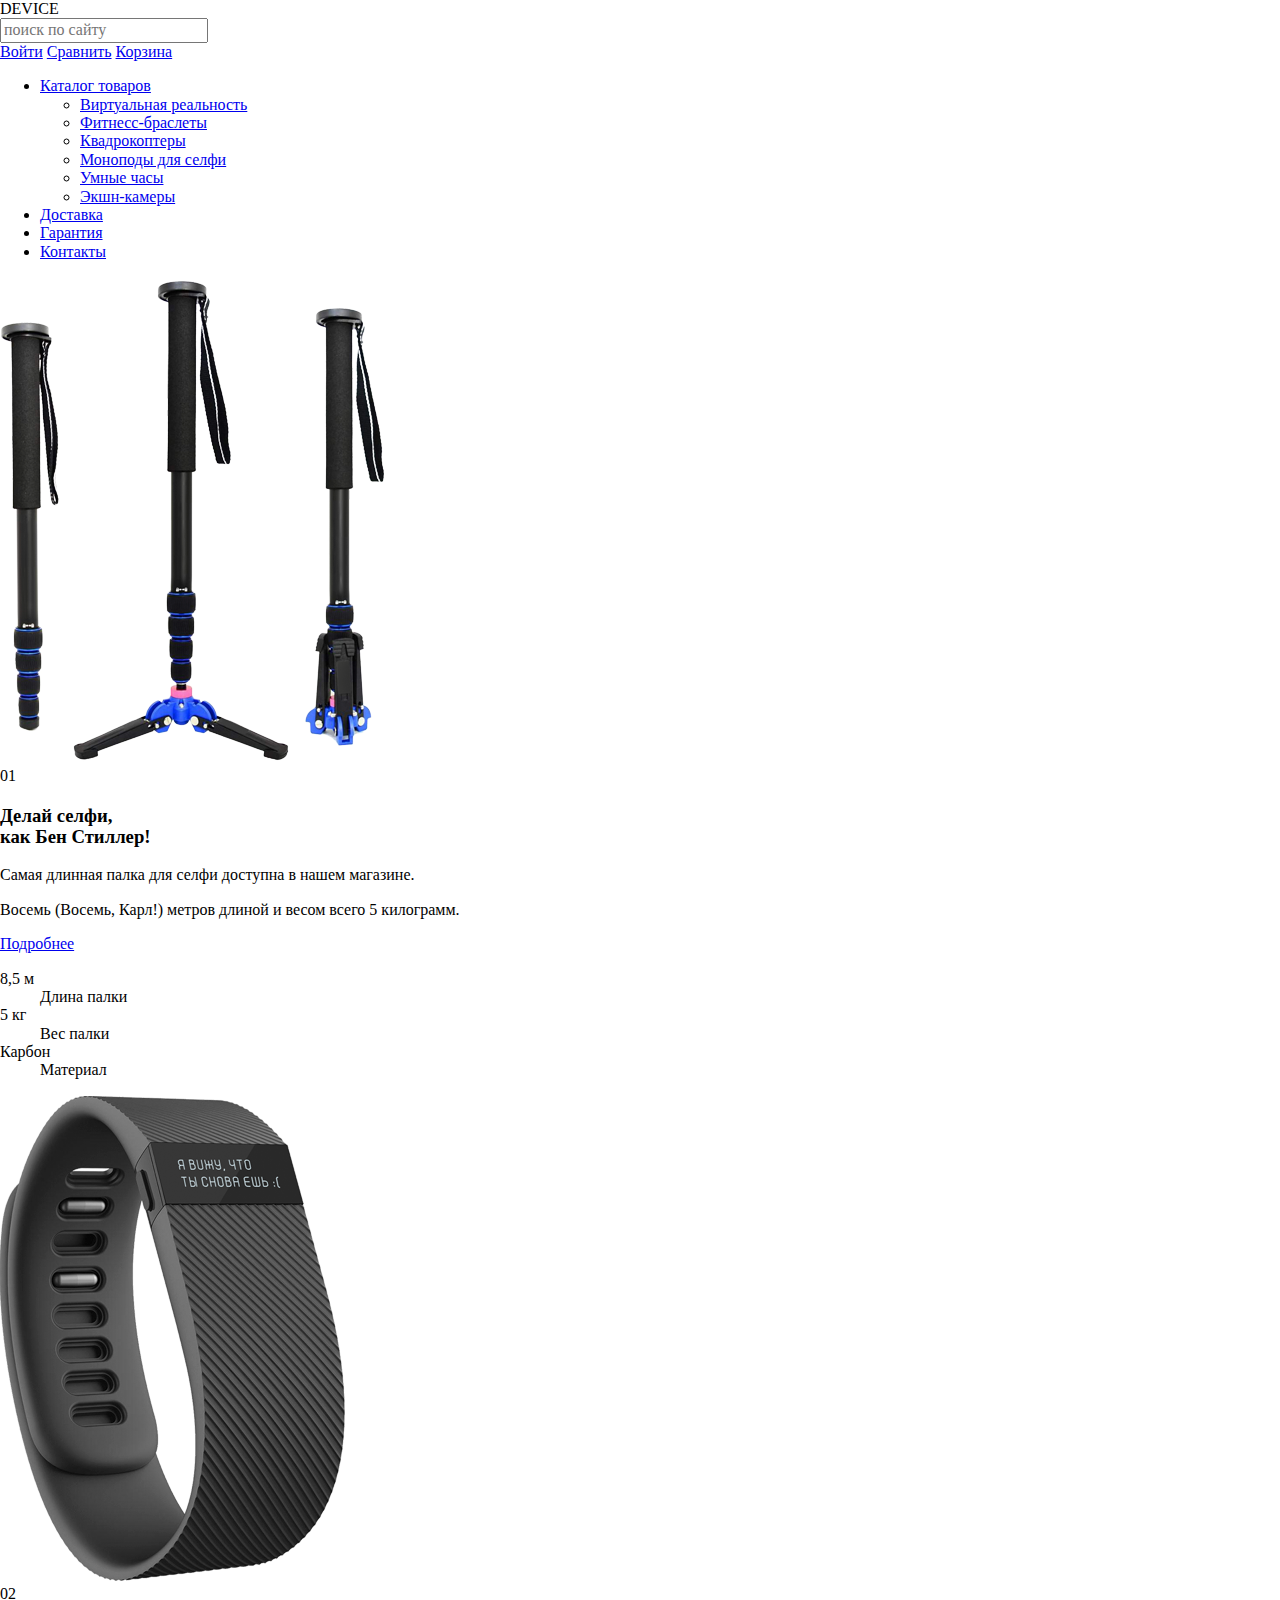
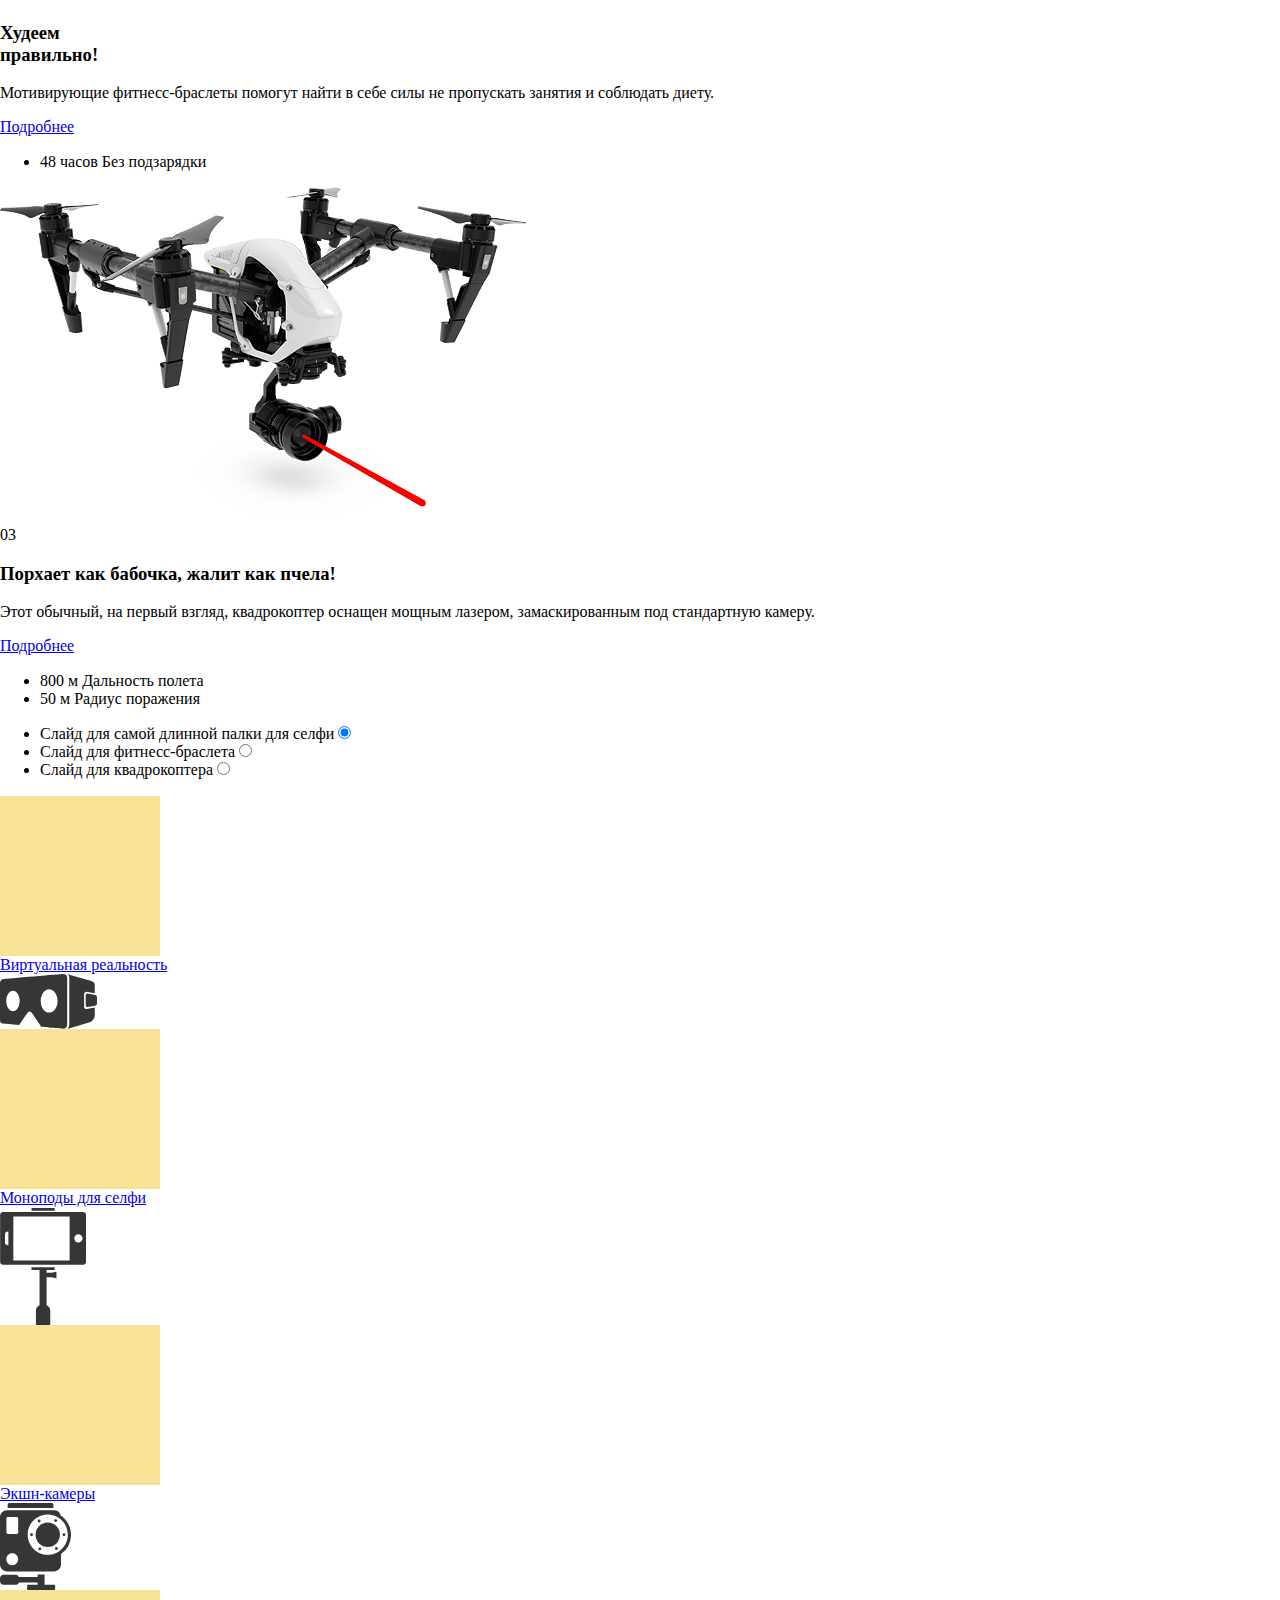
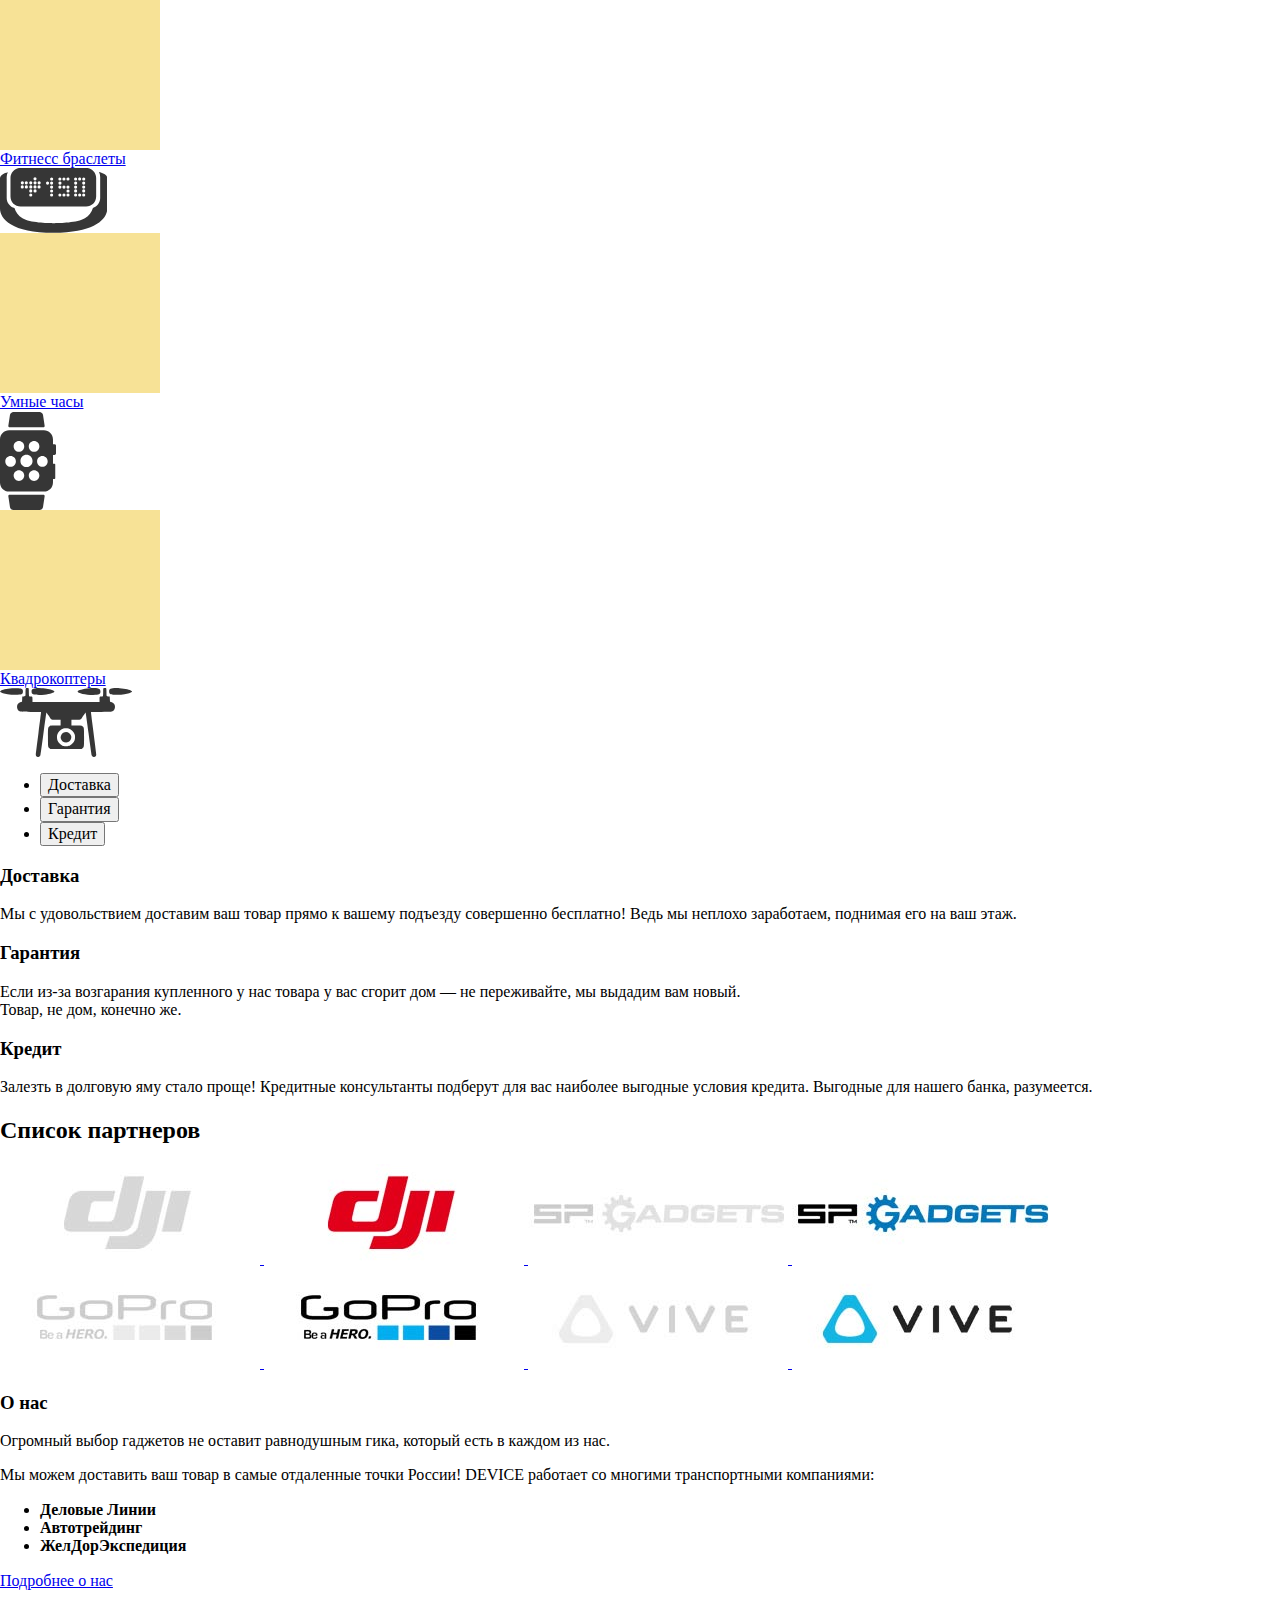
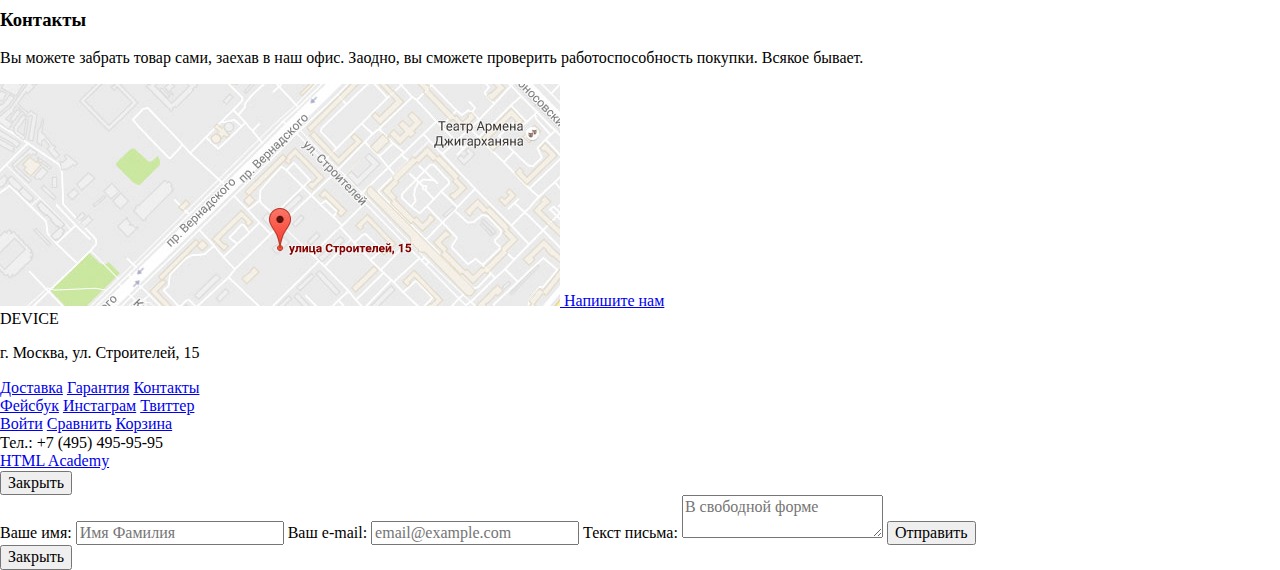
==== commit 37ec04e8: "added normalize.css, moved modals into the main page, product-category links and images ::before, ::" ====
--- a/index.html
+++ b/index.html
@@ -3,6 +3,7 @@
   <head>
     <meta charset="utf-8">
     <title>HTML Academy: Девайс</title>
+    <link rel="stylesheet" href="css/normalize.css">
     <link rel="stylesheet" href="css/style.css">
   </head>
   <body>
@@ -131,7 +132,7 @@
           <ul class="slider-button-list">
             <li>
               <label class="vusually-hidden" for="slider-button-first">Слайд для самой длинной палки для селфи</label>
-              <input type="radio" id="slider-button-first" name="slide-toggle" checked="">
+              <input type="radio" id="slider-button-first" name="slide-toggle" checked>
             </li>
             <li>
               <label class="vusually-hidden" for="slider-button-second">Слайд для фитнесс-браслета</label>
@@ -147,40 +148,22 @@
       <section class="top-list-of-product-category">
         <h2 class="visually-hidden">Популярные товары</h2>
         <a class="product-category-link virtual-reality" href="catalog.html#virtual-reality.html">
-          <!-- <div class="product-category-img-block-virtual-reality">
-            <img src="img/product-category-virtual-reality.svg" width="97" height="55" alt="Виртуальная реальность">
-          </div> -->
           Виртуальная реальность
         </a>
-        <a class="product-category-link" href="catalog.html#monopod.html">
-          <div class="product-category-img-block-selfie-monopod">
-            <img src="img/product-category-selfie-monopod.svg" width="86" height="117" alt="Моноподы">
-          </div>
+        <a class="product-category-link selfie-monopod" href="catalog.html#monopod.html">
           Моноподы
           для&nbsp;селфи
         </a>
-        <a class="product-category-link" href="catalog.html#action-camera.html">
-          <div class="product-category-img-block-action-camera">
-            <img src="img/product-category-action-camera.svg" width="71" height="87" alt="Камеры">
-          </div>
+        <a class="product-category-link action-camera" href="catalog.html#action-camera.html">
           Экшн-камеры
         </a>
-        <a class="product-category-link" href="catalog.html#fitness-bracelet.html">
-          <div class="product-category-img-block-fitness-bracelet">
-            <img src="img/product-category-fitness-bracelet.svg" width="107" height="65" alt="Фитнесc браслеты">
-          </div>
+        <a class="product-category-link fitness-bracelet" href="catalog.html#fitness-bracelet.html">
           Фитнесc браслеты
         </a>
-        <a class="product-category-link" href="catalog.html#smart-watch.html">
-          <div class="product-category-img-block-smart-watch">
-            <img src="img/product-category-smart-watch.svg" width="56" height="98" alt="Умные часы">
-          </div>
+        <a class="product-category-link smart-watch" href="catalog.html#smart-watch.html">
           Умные часы
         </a>
-        <a class="product-category-link" href="catalog.html#drone.html">
-          <div class="product-category-img-block-drone">
-            <img src="img/product-category-drone.svg" width="132" height="69" alt="Квадрокоптеры">
-          </div>
+        <a class="product-category-link drone" href="catalog.html#drone.html">
           Квадрокоптеры
         </a>
       </section>
@@ -317,6 +300,32 @@
             </div>
           </aside>
       </footer>
+      <!-- section of modal windows -->
+      <article class="modal-feedback-form" id="feedback-form">
+        <h2 class="visually-hidden">Форма обратной связи</h2>
+        <button class="modal-close" type="button">Закрыть</button>
+        <form class="feedback-form" action="https://echo.htmlacademy.ru" method="post">
+          <label class="feedback-person-name">
+            Ваше имя:
+            <input type="text" name="name" placeholder="Имя Фамилия">
+          </label>
+          <label class="feedback-person-email">
+            Ваш e-mail:
+            <input type="text" name="email" placeholder="email@example.com">
+          </label>
+          <label class="feedback-content">
+            Текст письма:
+            <textarea name="letter" placeholder="В свободной форме"></textarea>
+          </label>
+          <button class="popup-button" type="submit">Отправить</button>
+        </form>
+      </article>
+      <article class="modal-map" id="yandex-map">
+        <h2 class="visually-hidden">Окно интерактивной карты</h2>
+        <button class="modal-close" type="button">Закрыть</button>
+        <!-- TODO google/yandex map -->
+      </article>
+      <!-- end of the section of modals -->
     </main>
   </body>
 </html>
--- a/css/style.css
+++ b/css/style.css
@@ -5,7 +5,6 @@
   height: 1px;
   margin: -1px;
   /* crossplatform addition */
-  margin: -1px;
   padding: 0;
   border: 0;
   clip-path: inset(50%);
@@ -13,20 +12,72 @@
   white-space: nowrap;
 }
 
-/* .virtual-reality {
+.product-category-link::before {
+  content: "";
   display: block;
-} */
+  width: 160px;
+  height: 158px;
+  padding-bottom: 2px;
 
-.virtual-reality::before {
-  content: "";
-  width: 100px;
-  height: 100px;
-  background-color: yellow;
+  background-color: #f7e296;
 }
 
 .virtual-reality::after {
   content: "";
+  display: block;
   width: 97px;
   height: 55px;
-  background-image: url("img/product-category-virtual-reality.svg");
+
+  /* background-color: #cccccc; */
+  background-image: url("../img/product-category-virtual-reality.svg");
 }
+
+.selfie-monopod::after {
+  content: "";
+  display: block;
+  width: 86px;
+  height: 117px;
+
+  /* background-color: #cccccc; */
+  background-image: url("../img/product-category-selfie-monopod.svg");
+}
+
+.action-camera::after {
+  content: "";
+  display: block;
+  width: 71px;
+  height: 87px;
+
+  /* background-color: #cccccc; */
+  background-image: url("../img/product-category-action-camera.svg");
+}
+
+.fitness-bracelet::after {
+  content: "";
+  display: block;
+  width: 107px;
+  height: 65px;
+
+  /* background-color: #cccccc; */
+  background-image: url("../img/product-category-fitness-bracelet.svg");
+}
+
+.smart-watch::after {
+  content: "";
+  display: block;
+  width: 56px;
+  height: 98px;
+
+  /* background-color: #cccccc; */
+  background-image: url("../img/product-category-smart-watch.svg");
+}
+
+.drone::after {
+  content: "";
+  display: block;
+  width: 132px;
+  height: 69px;
+
+  /* background-color: #cccccc; */
+  background-image: url("../img/product-category-drone.svg");
+}
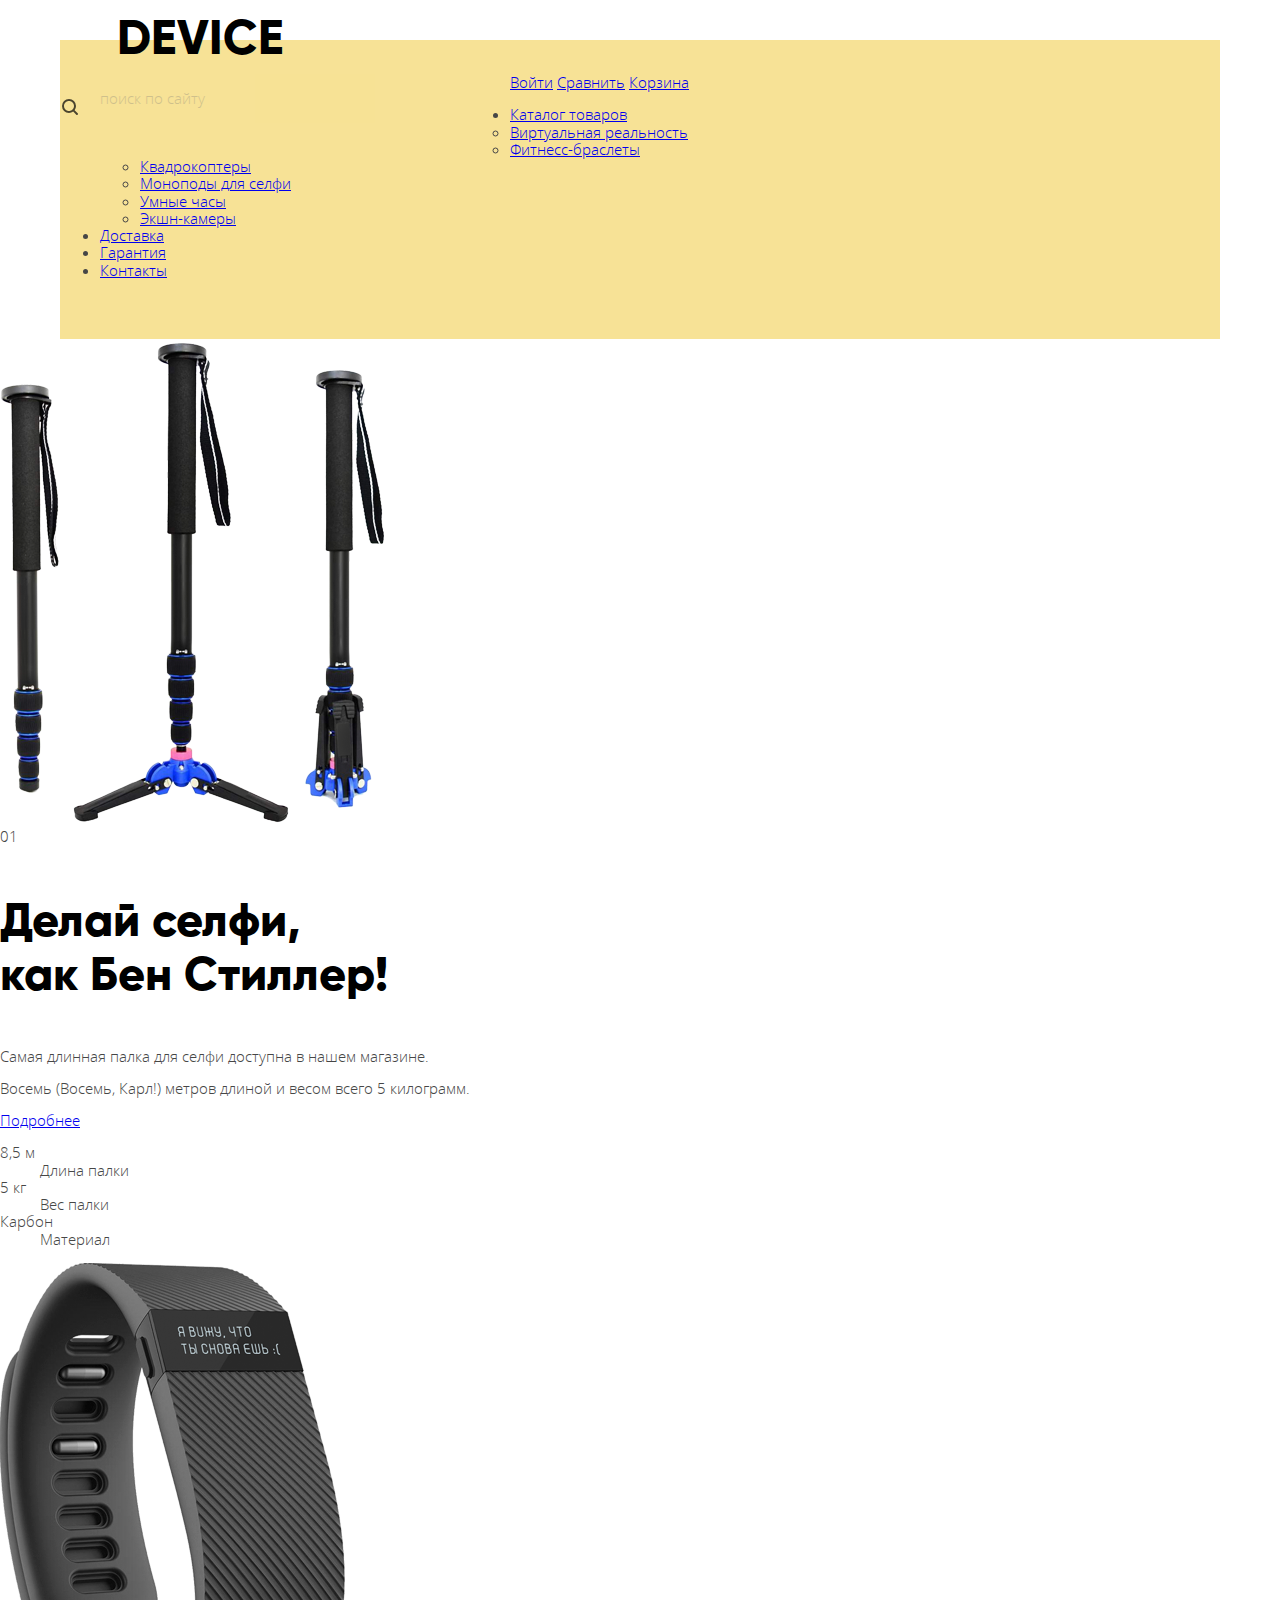
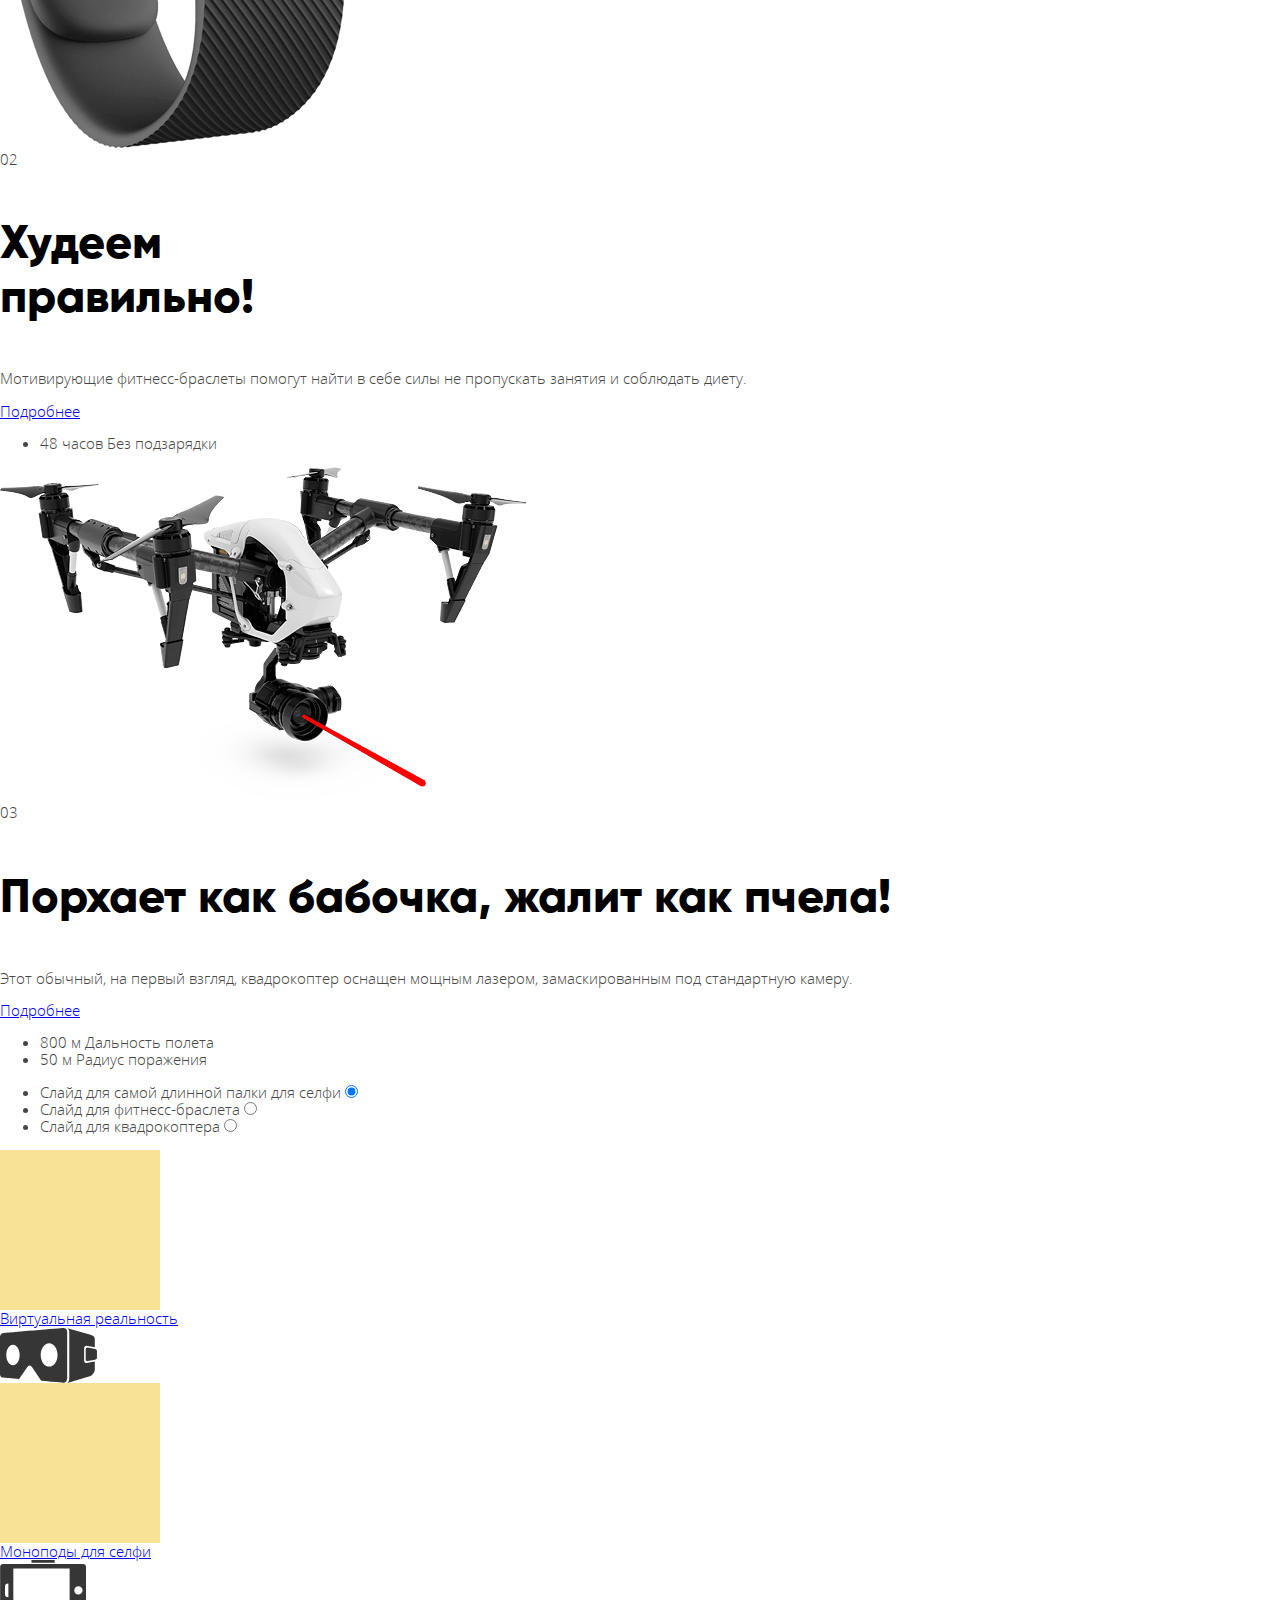
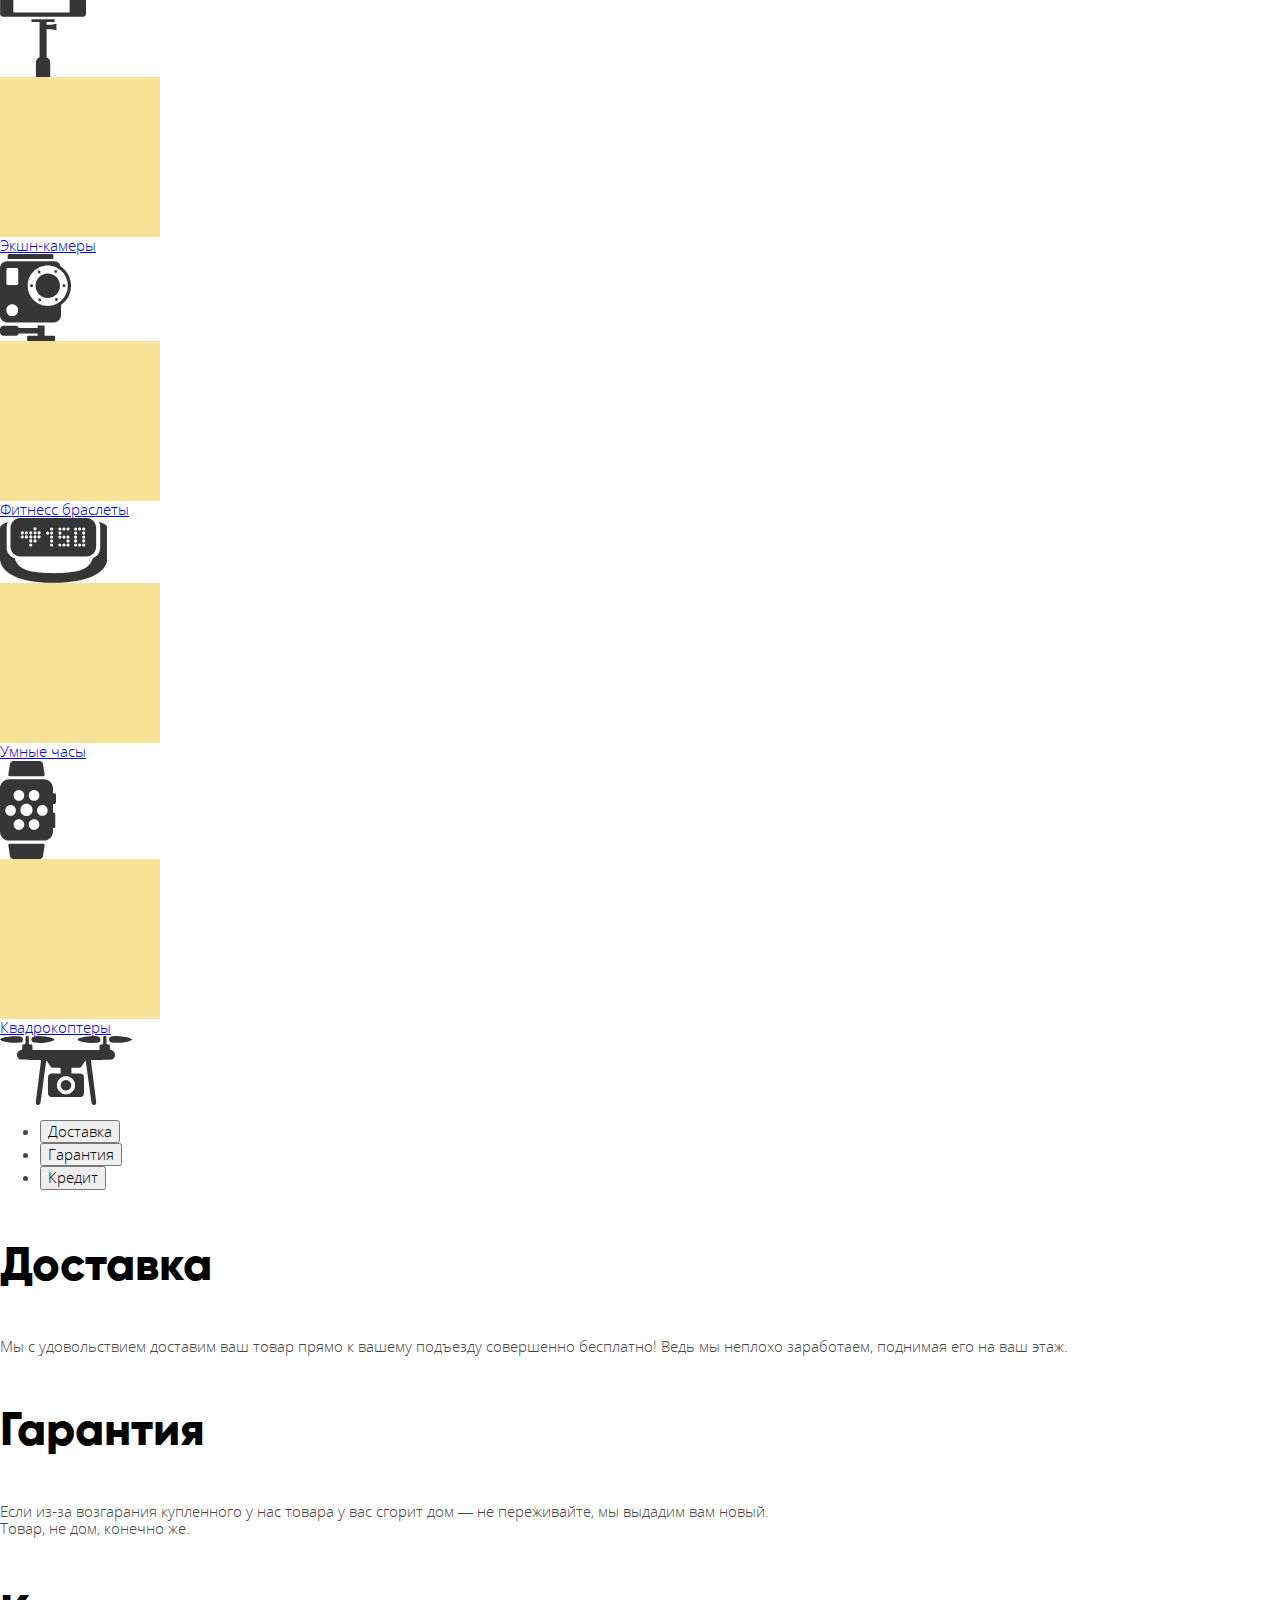
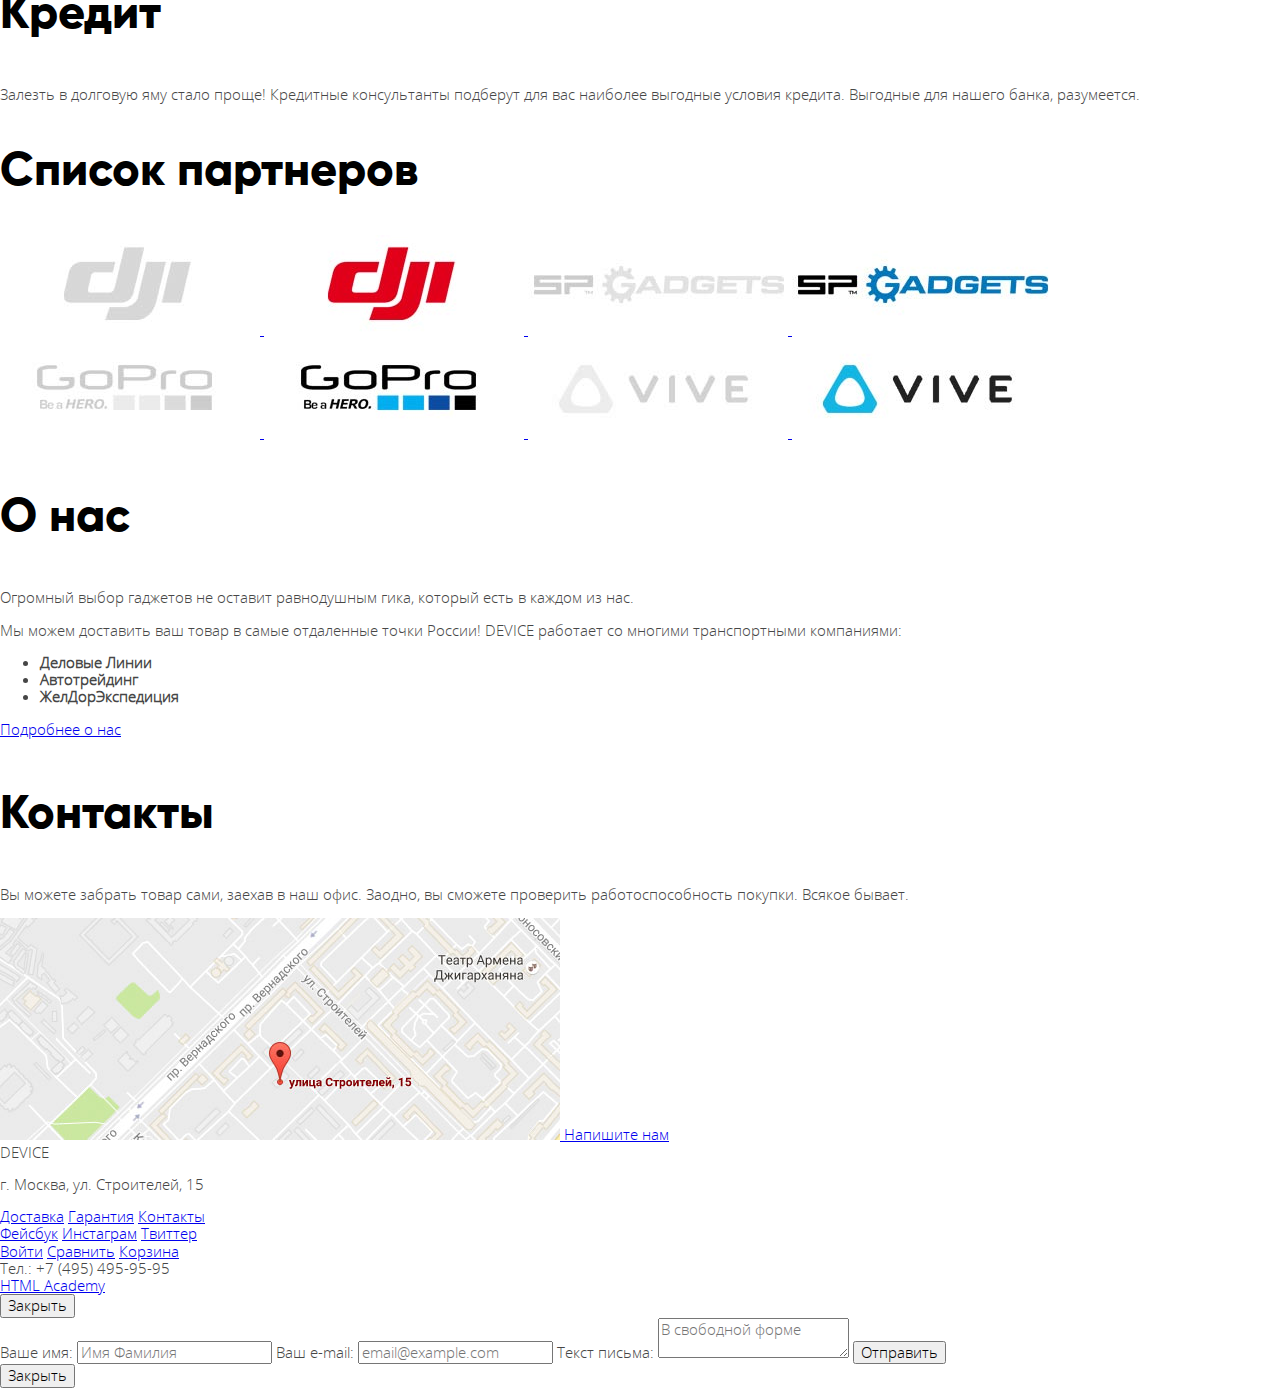
==== commit 6f84130a: "added custom fonts and tried to style the header." ====
--- a/index.html
+++ b/index.html
@@ -7,7 +7,7 @@
     <link rel="stylesheet" href="css/style.css">
   </head>
   <body>
-    <header class="top-header">
+    <header class="top-header container">
       <a class="logo">
           DEVICE
       </a>
--- a/css/style.css
+++ b/css/style.css
@@ -1,3 +1,56 @@
+body {
+  min-width: 1240px;
+
+  font-weight: normal;
+  font-size: 15px;
+  font-family: "Open Sans Light", "Arial", sans-serif;
+  color: #464646;
+}
+
+@font-face {
+  font-weight: bold;
+  font-family: "Gilroy ExtraBold";
+  font-style: normal;
+
+  src: url("../fonts/gilroyextrabold.woff2") format("woff2");
+}
+
+@font-face {
+  font-weight: lighter;
+  font-family: "Gilroy Light";
+  font-style: normal;
+
+  src: url("../fonts/gilroylight.woff2") format("woff2");
+}
+
+@font-face {
+  font-weight: normal;
+  font-family: "Open Sans";
+  font-style: normal;
+
+  src: url("../fonts/opensans.woff2") format("woff2");;
+}
+
+@font-face {
+  font-weight: lighter;
+  font-family: "Open Sans Light";
+  font-style: normal;
+
+  src: url("../fonts/opensanslight.woff2") format("woff2");
+}
+
+h2,
+h3 {
+  font-size: 47px;
+  font-family: "Gilroy ExtraBold", "Arial", sans-serif;
+  color: #000000;
+}
+
+img {
+  max-width: 100%;
+}
+
+body > input[type="radio"],
 .visually-hidden {
   position: absolute;
   clip: rect(0 0 0 0);
@@ -12,6 +65,79 @@
   white-space: nowrap;
 }
 
+.container {
+  width: 1160px;
+  margin: 0 auto;
+}
+
+.top-header {
+  position: relative;
+
+  min-height: 265px;
+  margin-top: 40px;
+  padding-top: 34px;
+
+  background-color: #f7e296;
+}
+
+.logo {
+  position: absolute;
+  top: -30px;
+  left: 57px;
+  /* z-index: 0; */
+
+  font-size: 48px;
+  font-family: "Gilroy ExtraBold", "Arial", sans-serif;
+  color: #000000;
+  text-decoration: none;
+  letter-spacing: 0.01em;
+}
+
+.logo[href]:hover {
+  color: #464646;
+}
+
+.logo[href]:active {
+  color: #666666;
+}
+
+.search-form {
+  position: relative;
+
+  float: left;
+  width: 450px;
+  height: 49px;
+  margin-bottom: 30px;
+
+  line-height: 36px;
+}
+
+.search-form::before {
+  content: "";
+  position: absolute;
+  top: 50%;
+  left: 2px;
+
+  width: 18px;
+  height: 18px;
+
+  background-image: url("../img/search.svg");
+  background-repeat: no-repeat;
+  /* background-position:  */
+}
+
+.search-form input[type="search"] {
+  width: 315px;
+  min-height: 49px;
+  padding-left: 40px;
+
+  background-color: #f7e296;
+  border: none;
+  border-top: 2px solid transparent;
+  border-bottom: 2px solid transparent;
+  opacity: 0.3;
+}
+
 .product-category-link::before {
   content: "";
   display: block;
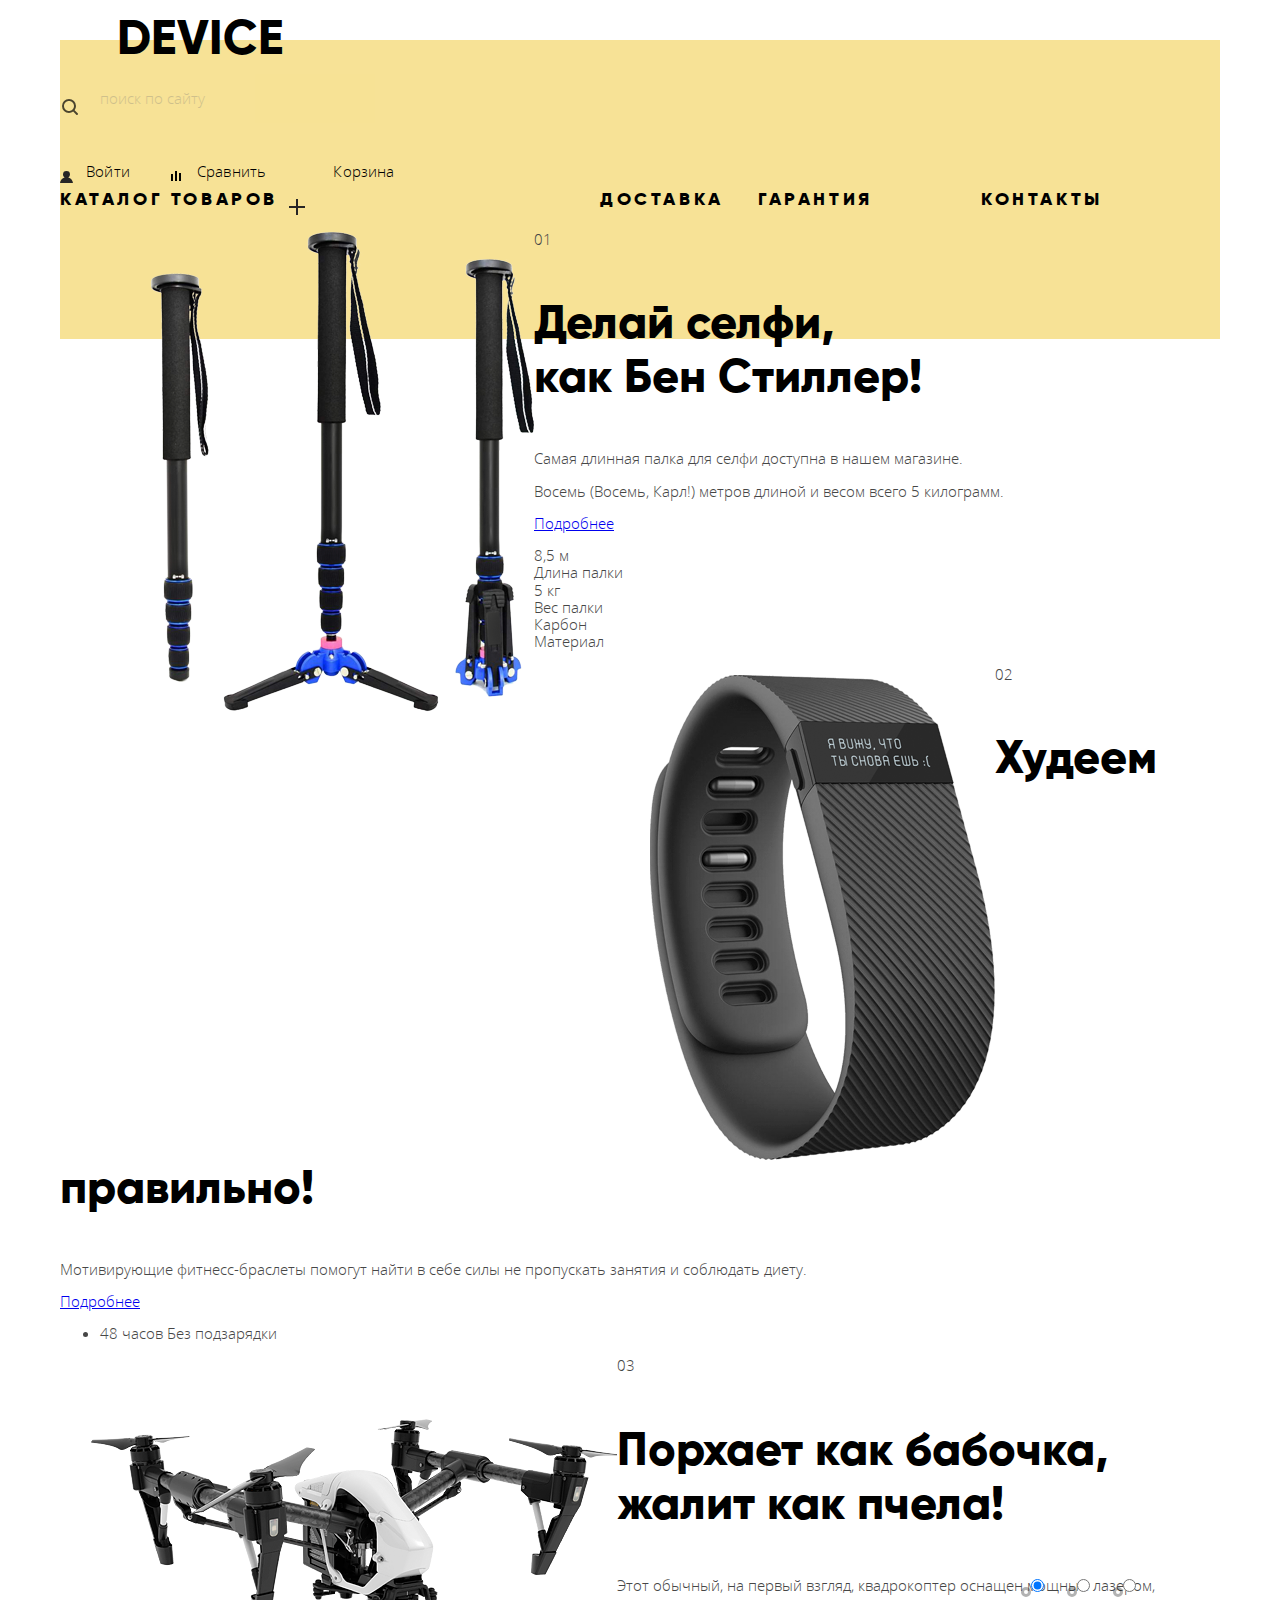
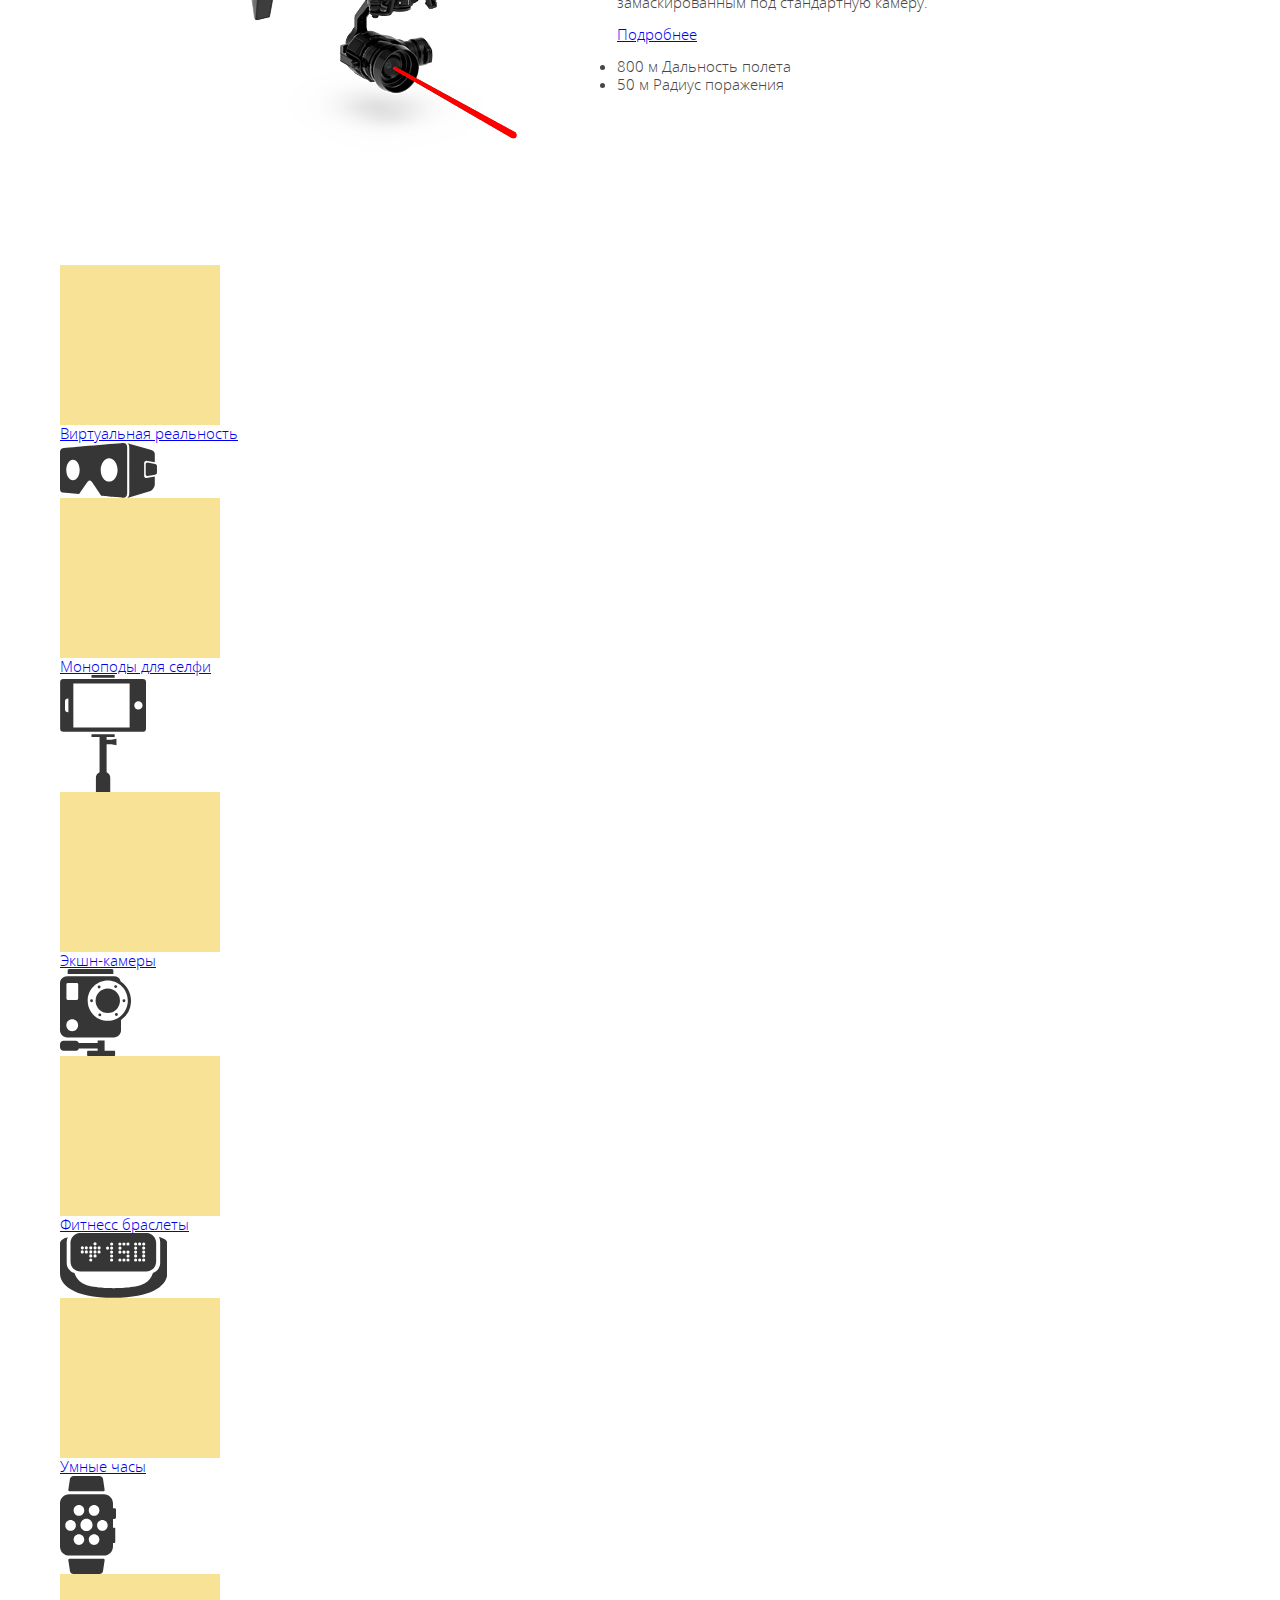
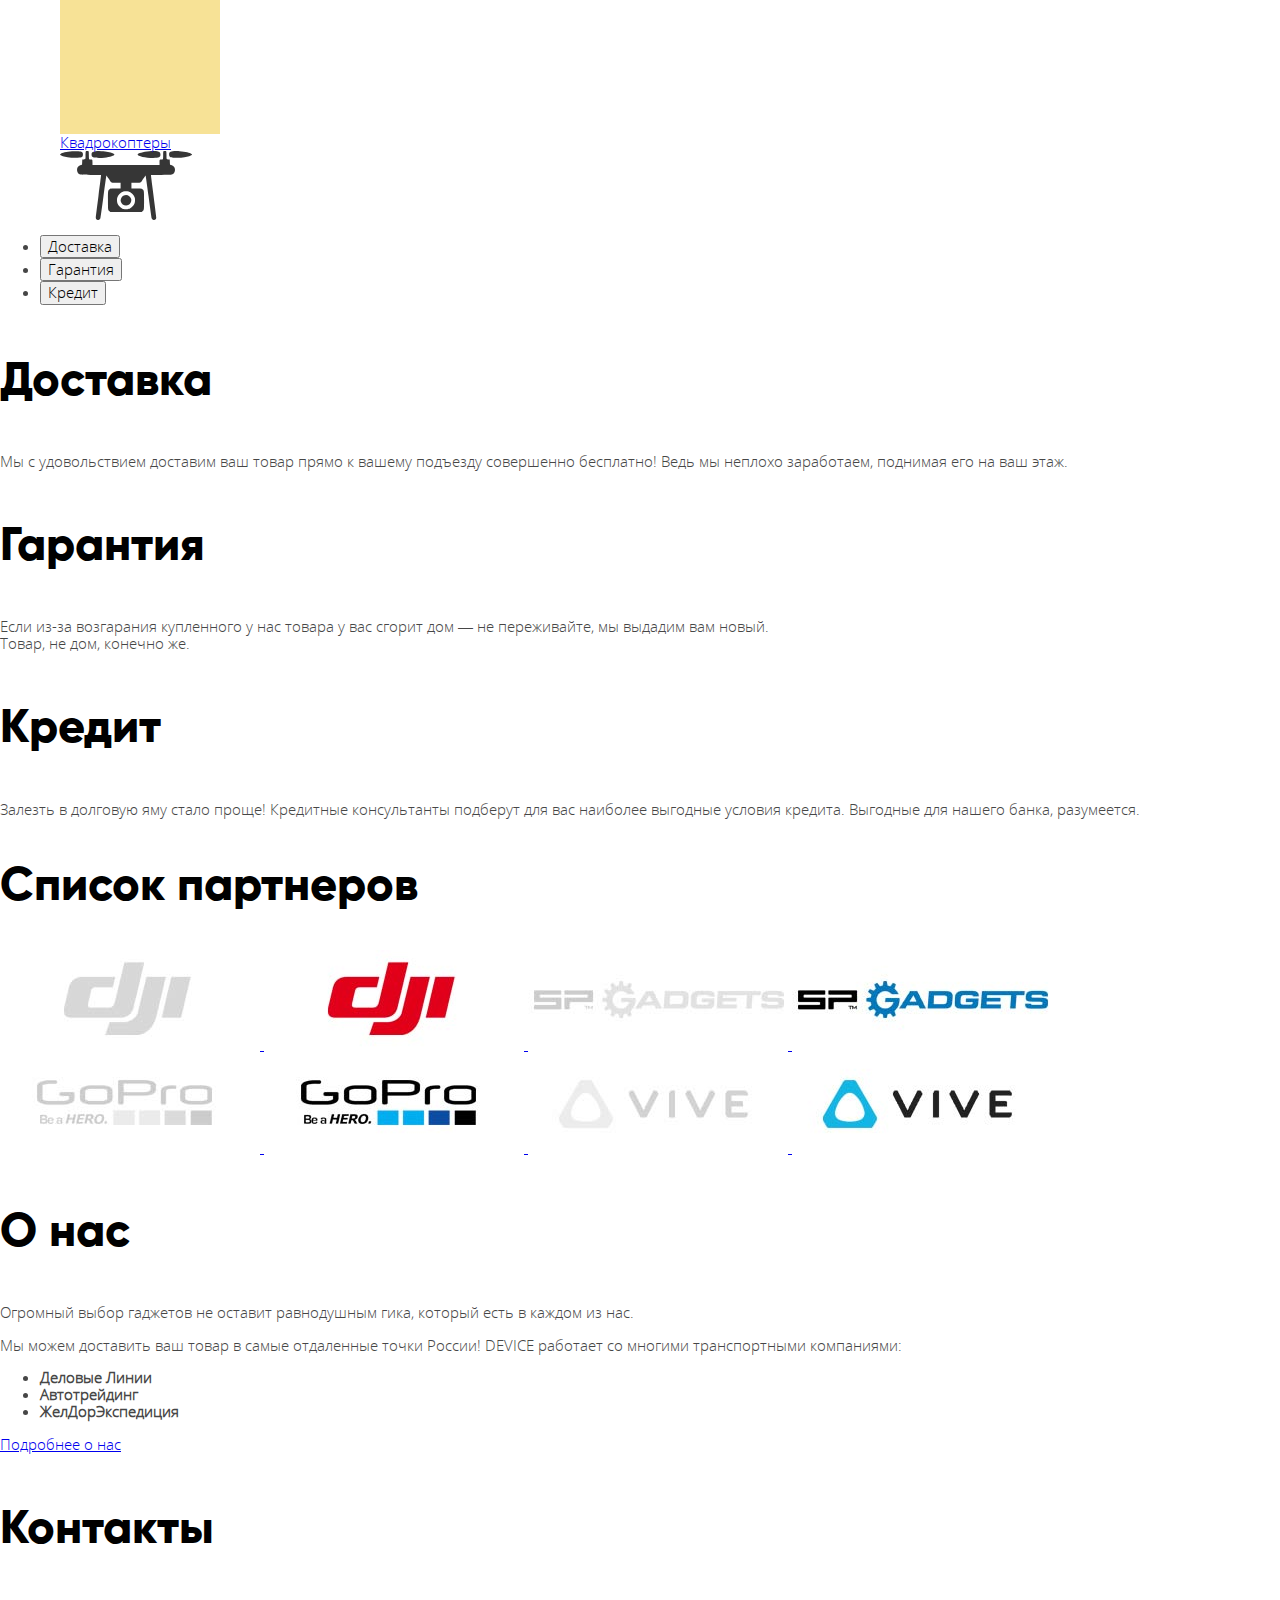
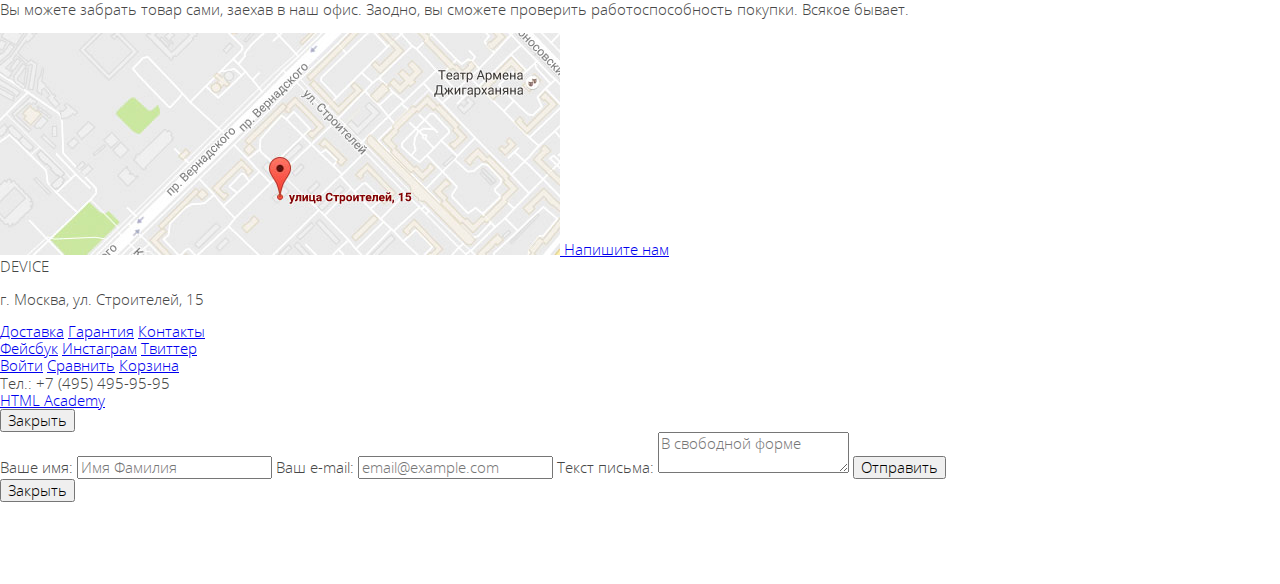
==== commit 5728a9ad: "base css on index.html until the top list of product category" ====
--- a/index.html
+++ b/index.html
@@ -13,7 +13,7 @@
       </a>
       <form class="search-form" action="https://echo.htmlacademy.ru" method="post">
         <input type="search" class="input-search" name="search" placeholder="поиск по&nbsp;сайту">
-        <input type="submit" class="input-submit visually-hidden" value="Найти">
+        <input type="submit" name="submit" value="Найти">
       </form>
       <nav class="user-navigation">
         <a class="user-navigation-login" href="login.html">Войти</a>
@@ -23,7 +23,7 @@
       <nav class="product-navigation">
         <ul class="product-navigation-list">
           <li>
-            <a class="product-navigation-list-dropdownlist-name" href="catalog.html">Каталог товаров</a>
+            <a class="product-navigation-list-dropdownlist-name product-navigation-list-service" href="catalog.html">Каталог товаров</a>
             <ul class="product-navigation-list-dropdownlist">
               <li><a href="catalog.html#virtual-reality">Виртуальная реальность</a></li>
               <li><a href="catalog.html#fitness-bracelet">Фитнесс-браслеты</a></li>
@@ -40,9 +40,9 @@
       </nav>
     </header>
     <main class="index-main">
-      <article class="slider slide-set">
+      <article class="slider container">
         <h2 class="visually-hidden">Слайды</h2>
-        <article class="first-slide" id="slide-longest-selfie-stick">
+        <article class="slide-item first-slide" id="slide-longest-selfie-stick">
           <img src="img/slide-longest-selfie-stick.png" width="384" height="486" alt="Самая длинная палка для сэлфи">
           <header class="slide-header">
             <span class="slide-number">01</span>
@@ -72,7 +72,7 @@
             </dl>
           </footer>
         </article>
-        <article class="second-slide" id="slide-fitness-bracelet">
+        <article class="slide-item second-slide" id="slide-fitness-bracelet">
           <img src="img/slider-fitness-bracelet.png" width="345" height="485" alt="Мотивирующий фитнесс-браслет">
           <header class="slide-header">
             <span class="slide-number">02</span>
@@ -98,7 +98,7 @@
               </ul>
             </footer >
         </article>
-        <article class="third-slide" id="slide-drone">
+        <article class="slide-item third-slide" id="slide-drone">
           <img src="img/slider-drone.png" width="526" height="334" alt="Квадрокоптер с лазером">
           <header class="slide-header">
             <span class="slide-number">03</span>
@@ -145,7 +145,7 @@
           </ul>
         </aside>
       </article>
-      <section class="top-list-of-product-category">
+      <section class="top-list-of-product-category container">
         <h2 class="visually-hidden">Популярные товары</h2>
         <a class="product-category-link virtual-reality" href="catalog.html#virtual-reality.html">
           Виртуальная реальность
--- a/css/style.css
+++ b/css/style.css
@@ -28,7 +28,8 @@
   font-family: "Open Sans";
   font-style: normal;
 
-  src: url("../fonts/opensans.woff2") format("woff2");;
+  src:  local("Open Sans"),
+        url("../fonts/opensans.woff2") format("woff2");;
 }
 
 @font-face {
@@ -36,7 +37,8 @@
   font-family: "Open Sans Light";
   font-style: normal;
 
-  src: url("../fonts/opensanslight.woff2") format("woff2");
+  src:  local("Open Sans Lidht"),
+        url("../fonts/opensanslight.woff2") format("woff2");
 }
 
 h2,
@@ -84,7 +86,6 @@
   position: absolute;
   top: -30px;
   left: 57px;
-  /* z-index: 0; */
 
   font-size: 48px;
   font-family: "Gilroy ExtraBold", "Arial", sans-serif;
@@ -104,7 +105,6 @@
 .search-form {
   position: relative;
 
-  float: left;
   width: 450px;
   height: 49px;
   margin-bottom: 30px;
@@ -138,6 +138,328 @@
   opacity: 0.3;
 }
 
+.search-form input[type="search"]:hover {
+  opacity: 0.6;
+}
+
+.search-form input[type="search"]:focus {
+  border-bottom: 2px solid black;
+  outline: none;
+  opacity: 1;
+}
+
+.search-form input[type="submit"] {
+  display: none;
+  width: 85px;
+  min-height: 49px;
+  margin-left: -4px;
+
+  background-color: #f7e296;
+  border: 2px solid black;
+  outline: none;
+  cursor: pointer;
+}
+
+.search-form input[type="submit"]:hover {
+  color: #ffffff;
+
+  background-color: #000000;
+}
+
+.search-form input[type="submit"]:active {
+  color: rgba(255, 255, 255, 0.3);
+}
+
+.input-search:focus + input[type="submit"],
+.input-search + input[type="submit"]:active {
+  display: inline-block;
+
+  vertical-align: bottom;
+}
+
+.user-navigation {
+  width: 500px;
+  margin-top: 6px;
+}
+
+.user-navigation a {
+  position: relative;
+
+  margin-left: 37px;
+  padding-left: 26px;
+
+  line-height: 36px;
+  color: #000000;
+  text-decoration: none;
+  letter-spacing: 0.012em;
+}
+
+a.user-navigation-login {
+  margin-left: 0;
+}
+
+a.user-navigation-exit {
+  opacity: 0.3;
+}
+
+.user-navigation a::before {
+  content: "";
+  position: absolute;
+  top: 50%;
+  left: 0;
+
+  width: 14px;
+  height: 13px;
+}
+
+a.user-navigation-exit::before {
+  display: none;
+}
+
+a.user-navigation-login::before {
+  background-image: url("../img/user.svg");
+  background-repeat: no-repeat;
+}
+
+a.user-navigation-shopping-chart::before {
+  background-image: url("../img/cart.svg");
+  background-repeat: no-repeat;
+}
+
+a.user-navigation-compare::before {
+  background-image: url("../img/compare.svg");
+  background-repeat: no-repeat;
+}
+
+.user-navigation a:hover {
+  opacity: 0.6;
+}
+
+.user-navigation a:active {
+  opacity: 0.3;
+}
+
+.product-navigation {
+  position: relative;
+
+  clear: both;
+}
+
+.product-navigation ul {
+  padding-left: 0;
+
+  font-size: 0;
+}
+
+.product-navigation li {
+  display: inline-block;
+
+  vertical-align: baseline;
+}
+
+.product-navigation-list-service {
+  font-size: 18px;
+  font-family: "Gilroy ExtraBold", "Arial", sans-serif;
+  color: #000000;
+  text-transform: uppercase;
+  text-decoration: none;
+  letter-spacing: 0.2em;
+}
+
+.product-navigation a:hover {
+  opacity: 0.6;
+}
+
+.product-navigation a:active {
+  opacity: 0.3;
+}
+
+.product-navigation-list > li:first-of-type {
+  width: 260px;
+  margin-right: 280px;
+  margin-left: 0;
+}
+
+.product-navigation-list-dropdownlist-name {
+  position: relative;
+
+  padding-right: 27px;
+}
+
+.product-navigation-list-dropdownlist-name::after {
+  content: "";
+  position: absolute;
+  top: 50%;
+  right: 0;
+
+  width: 16px;
+  height: 16px;
+
+  background-image: url("../img/plus.svg");
+  background-repeat: no-repeat;
+}
+
+.product-navigation-list > li:nth-of-type(2) {
+  width: 130px;
+}
+
+.product-navigation-list > li:nth-of-type(3) {
+  width: 120px;
+  margin-left: 28px;
+}
+
+.product-navigation-list > li:last-of-type {
+  width: 120px;
+  margin-right: -1px;
+  margin-left: 103px;
+}
+
+.product-navigation-list-dropdownlist {
+  position: absolute;
+  top: 20px;
+  z-index: 5;
+
+  display: none;
+  width: 640px;
+  min-height: 144px;
+  padding-top: 22px;
+
+  font-size: 0;
+
+  background-color: #f7e296;
+}
+
+.product-navigation-list-dropdownlist::before {
+  content: "";
+  position: absolute;
+  bottom: 0;
+  left: -60px;
+  z-index: -1;
+
+  width: 1160px;
+  height: 100%;
+  padding-top: 0;
+
+  background-color: #f7e296;
+}
+
+.product-navigation-list-dropdownlist-name:hover + .product-navigation-list-dropdownlist,
+.product-navigation-list-dropdownlist:hover {
+  display: block;
+}
+
+.product-navigation-list-dropdownlist li:nth-child(3n+1) {
+  margin-right: 40px;
+}
+
+.product-navigation-list-dropdownlist li:last-child {
+  display: block;
+}
+
+.product-navigation-list-dropdownlist li {
+  display: inline-block;
+  width: 200px;
+
+  vertical-align: baseline;
+}
+
+.product-navigation-list-dropdownlist a {
+  font-size: 15px;
+  line-height: 36px;
+  color: #000000;
+  text-decoration: none;
+}
+
+.index-main {
+  margin-bottom: 82px;
+}
+
+.slide-item {
+  position: relative;
+  top: -108px;
+
+  /* display: none; */
+  min-height: 400px;
+  padding-right: 50px;
+}
+
+.slider {
+  position: relative;
+
+  min-height: 495px;
+}
+
+.slide-item img {
+  float: left;
+}
+
+.first-slide img {
+  position: relative;
+  top: -3px;
+
+  padding-left: 90px;
+}
+
+.second-slide img {
+  padding-top: 9px;
+  padding-left: 116px;
+}
+
+.third-slide img {
+  padding-top: 62px;
+  padding-left: 31px;
+}
+
+.slider-button-list {
+  position: absolute;
+  right: 84px;
+  bottom: 273px;
+  z-index: 3;
+
+  padding-left: 0;
+
+  font-size: 0;
+}
+
+.slider-button-list li {
+  display: inline-block;
+  margin-left: 23px;
+
+  vertical-align: baseline;
+}
+
+.slider-button-list li:first-child {
+  margin-left: 0;
+}
+
+.slider-button-list label {
+  padding: 2px;
+
+  background-color: transparent;
+  border: 3px solid #000000;
+  border-radius: 50%;
+  outline: none;
+  cursor: pointer;
+  opacity: 0.3;
+}
+
+.slider-button-list label:hover {
+  opacity: 0.4;
+}
+
+#slider-button-first:checked ~ .index-main label[for="slider-button-first"],
+#slider-button-second:checked ~ .index-main label[for="slider-button-second"],
+#slider-button-third:checked ~ .index-main label[for="slider-button-third"] {
+  opacity: 1;
+}
+
+#slider-button-first:checked ~ .index-main #slide-selfie-stick,
+#slider-button-second:checked ~ .index-main #slide-fitness-bracelet,
+#slider-button-third:checked ~ .index-main #slide-drone {
+  display: block;
+}
+
+/* popular products */
 .product-category-link::before {
   content: "";
   display: block;
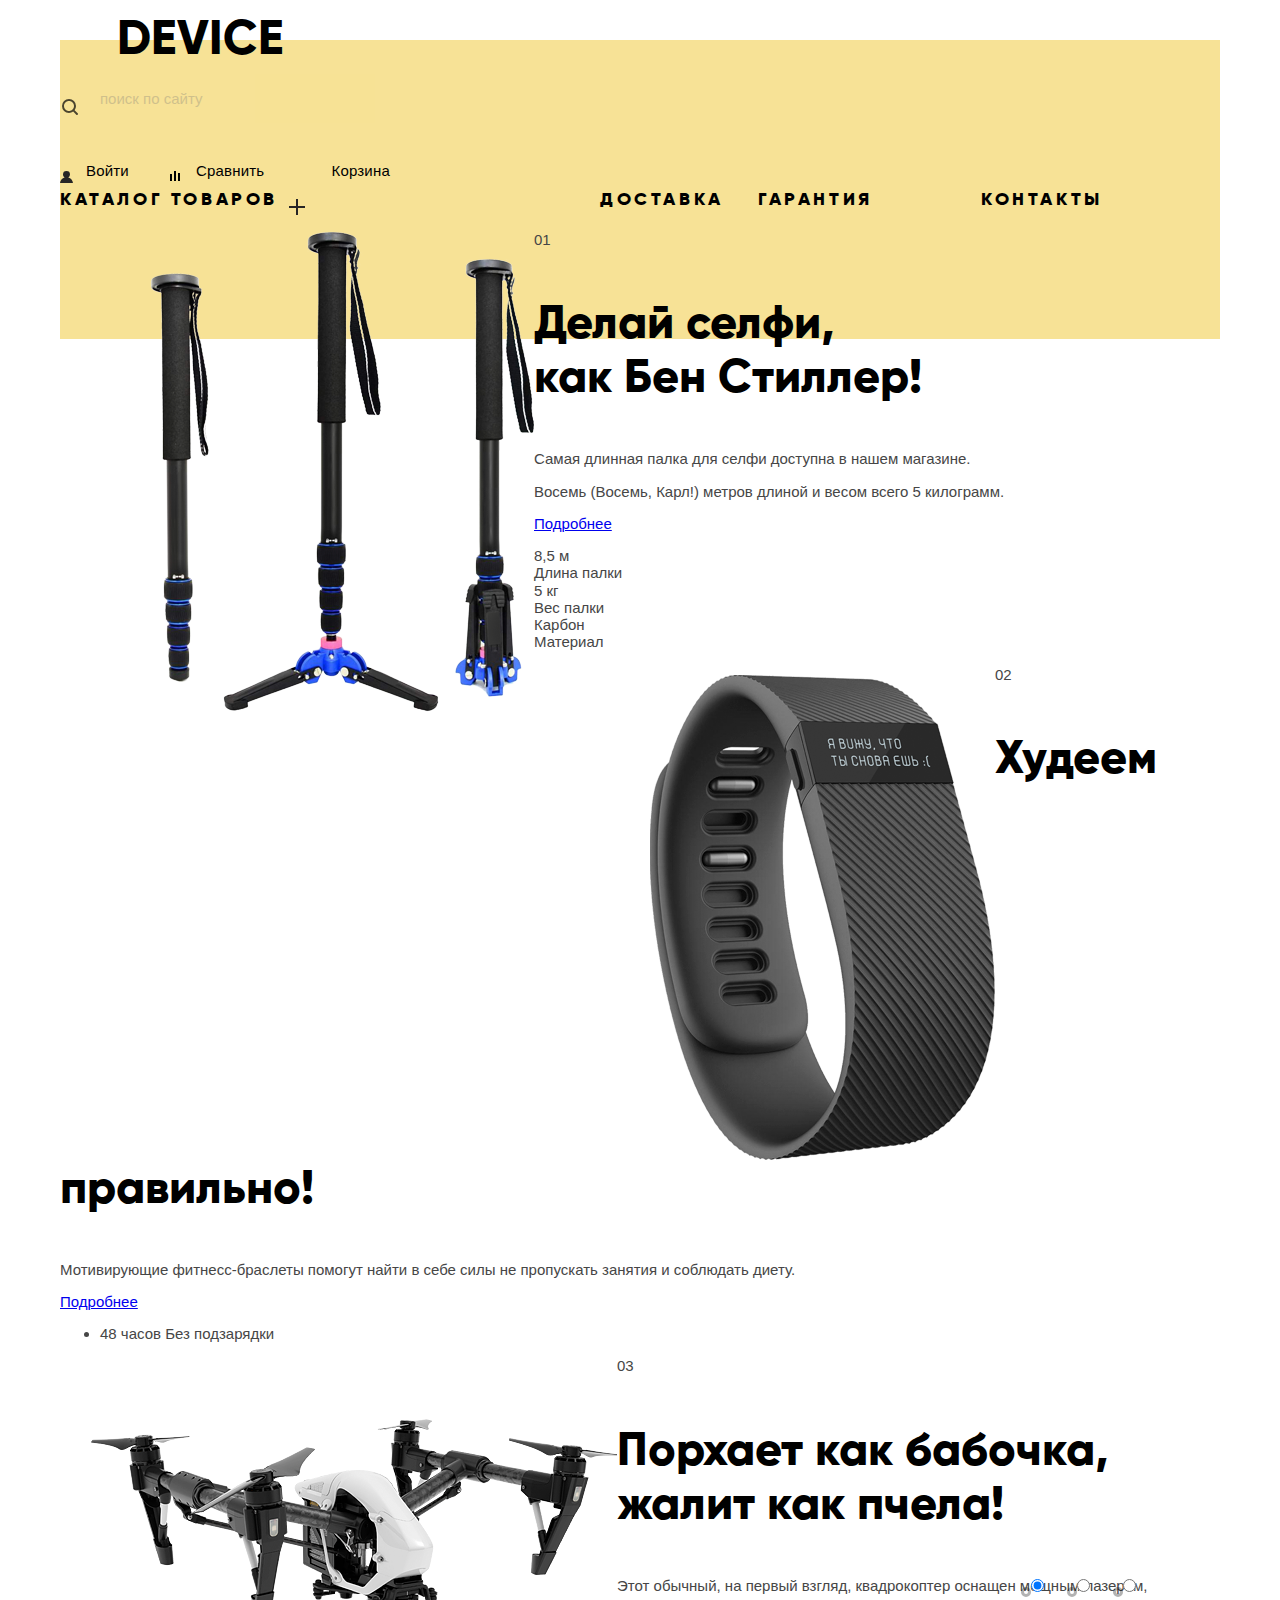
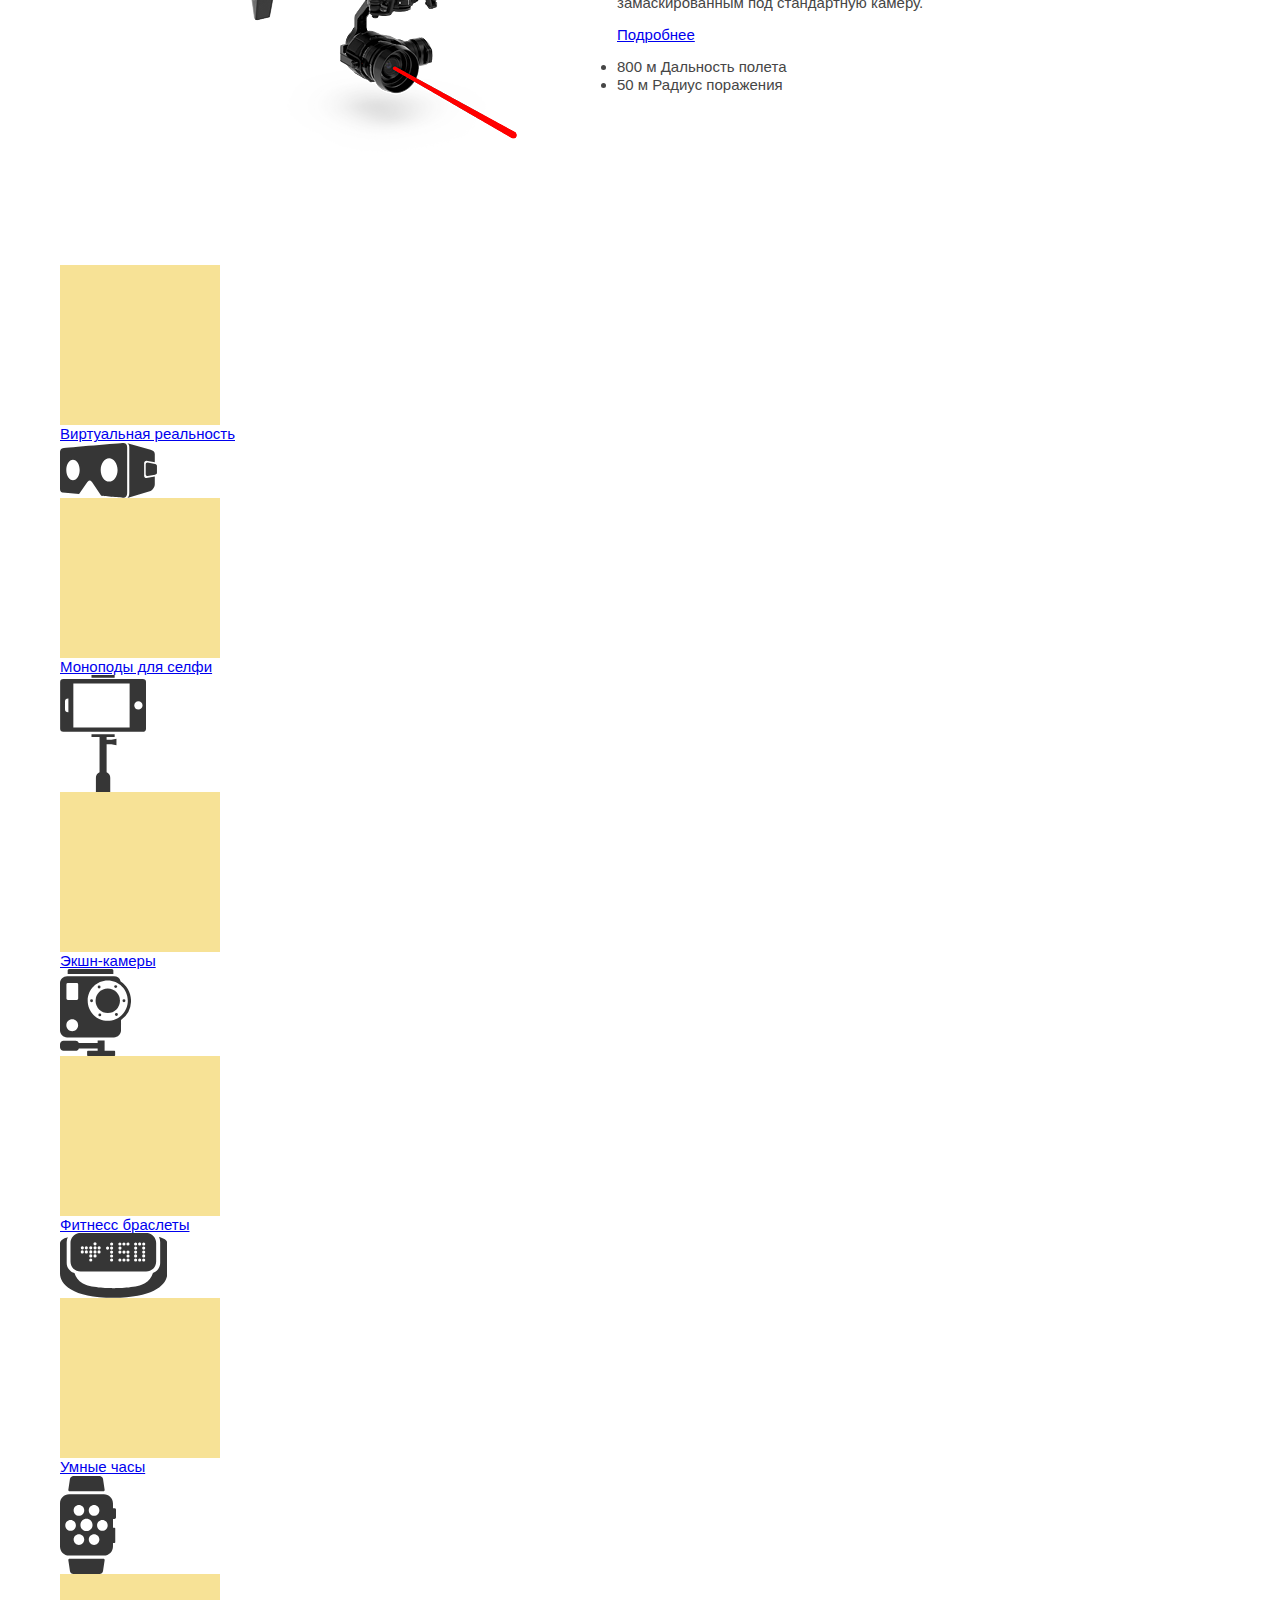
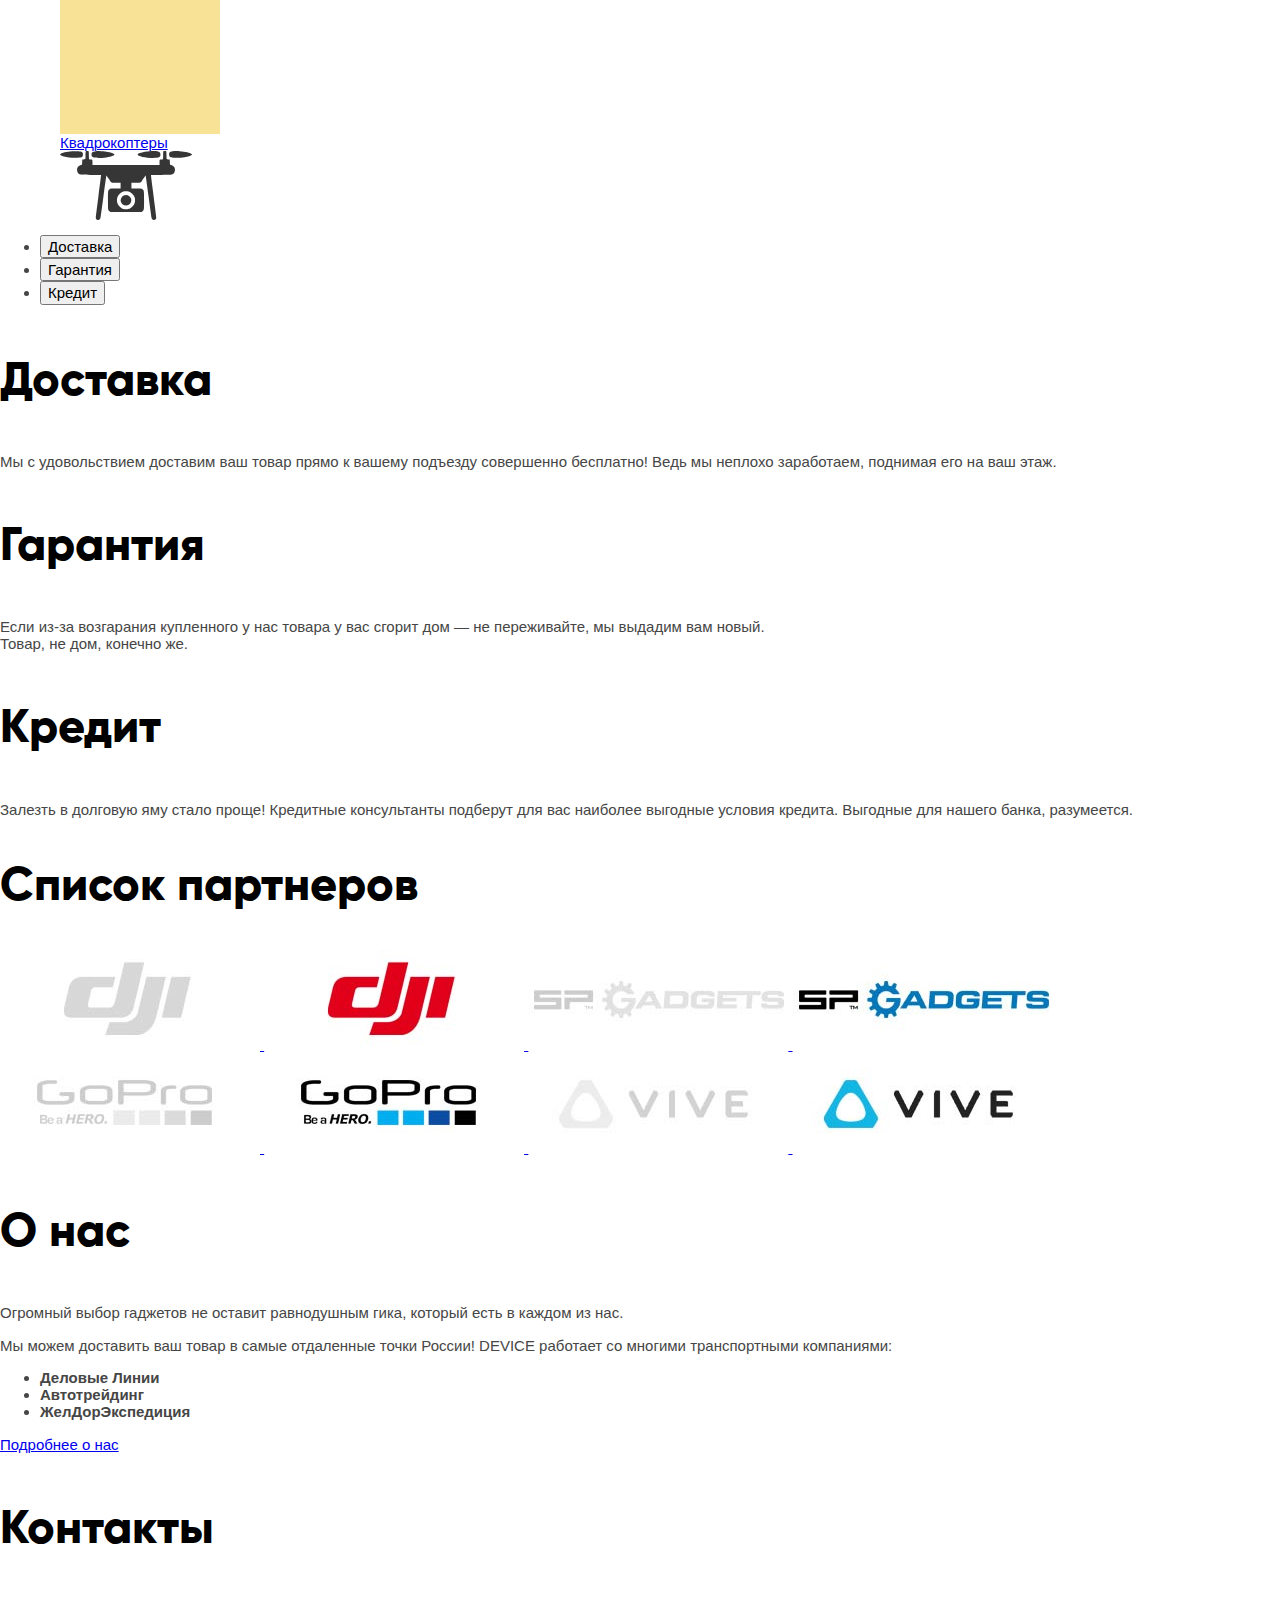
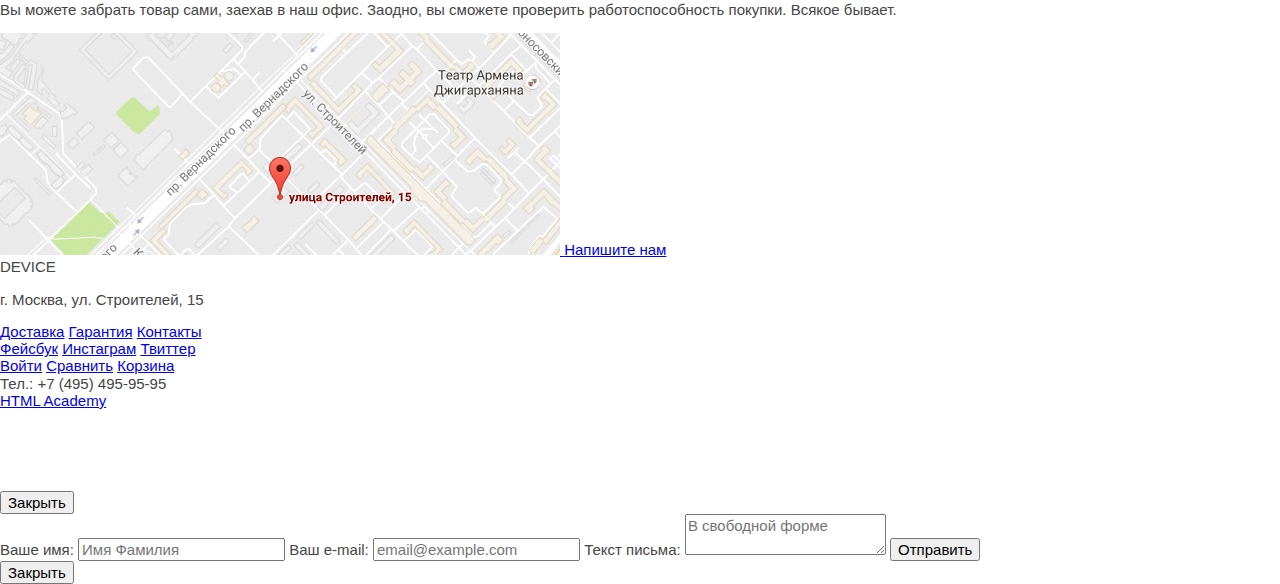
==== commit 38518dfa: "refactoring according to the mentor's advice." ====
--- a/index.html
+++ b/index.html
@@ -259,7 +259,7 @@
           <a class="map" href="#">
             <img src="img/map.jpg" alt="Яндекс карта" width="560" height="222">
           </a>
-          <a class="popup-button" href="modals.html#feedback">Напишите нам</a>
+          <a class="popup-button" href="feedback.html">Напишите нам</a>
         </article>
       </article>
       <footer class="bottom-footer">
@@ -300,32 +300,32 @@
             </div>
           </aside>
       </footer>
-      <!-- section of modal windows -->
-      <article class="modal-feedback-form" id="feedback-form">
-        <h2 class="visually-hidden">Форма обратной связи</h2>
-        <button class="modal-close" type="button">Закрыть</button>
-        <form class="feedback-form" action="https://echo.htmlacademy.ru" method="post">
-          <label class="feedback-person-name">
-            Ваше имя:
-            <input type="text" name="name" placeholder="Имя Фамилия">
-          </label>
-          <label class="feedback-person-email">
-            Ваш e-mail:
-            <input type="text" name="email" placeholder="email@example.com">
-          </label>
-          <label class="feedback-content">
-            Текст письма:
-            <textarea name="letter" placeholder="В свободной форме"></textarea>
-          </label>
-          <button class="popup-button" type="submit">Отправить</button>
-        </form>
-      </article>
-      <article class="modal-map" id="yandex-map">
-        <h2 class="visually-hidden">Окно интерактивной карты</h2>
-        <button class="modal-close" type="button">Закрыть</button>
-        <!-- TODO google/yandex map -->
-      </article>
-      <!-- end of the section of modals -->
     </main>
+    <!-- section of modal windows -->
+    <article class="modal-feedback-form" id="feedback-form">
+      <h2 class="visually-hidden">Форма обратной связи</h2>
+      <button class="modal-close" type="button">Закрыть</button>
+      <form class="feedback-form" action="https://echo.htmlacademy.ru" method="post">
+        <label class="feedback-person-name">
+          Ваше имя:
+          <input type="text" name="name" placeholder="Имя Фамилия">
+        </label>
+        <label class="feedback-person-email">
+          Ваш e-mail:
+          <input type="text" name="email" placeholder="email@example.com">
+        </label>
+        <label class="feedback-content">
+          Текст письма:
+          <textarea name="letter" placeholder="В свободной форме"></textarea>
+        </label>
+        <button class="popup-button" type="submit">Отправить</button>
+      </form>
+    </article>
+    <article class="modal-map" id="yandex-map">
+      <h2 class="visually-hidden">Окно интерактивной карты</h2>
+      <button class="modal-close" type="button">Закрыть</button>
+      <!-- TODO google/yandex map -->
+    </article>
+    <!-- end of the section of modals -->
   </body>
 </html>
--- a/css/style.css
+++ b/css/style.css
@@ -1,3 +1,27 @@
+@font-face {
+  font-weight: bold;
+  font-family: "Gilroy ExtraBold";
+  font-style: normal;
+
+  src: url("../fonts/gilroyextrabold.woff2") format("woff2");
+}
+
+@font-face {
+  font-weight: lighter;
+  font-family: "Gilroy Light";
+  font-style: normal;
+
+  src: url("../fonts/gilroylight.woff2") format("woff2");
+}
+
+@font-face {
+  font-family: "Open Sans";
+  font-style: normal;
+
+  src:  local("Open Sans"),
+        url("../fonts/opensans.woff2") format("woff2");;
+}
+
 body {
   min-width: 1240px;
 
@@ -5,40 +29,6 @@
   font-size: 15px;
   font-family: "Open Sans Light", "Arial", sans-serif;
   color: #464646;
-}
-
-@font-face {
-  font-weight: bold;
-  font-family: "Gilroy ExtraBold";
-  font-style: normal;
-
-  src: url("../fonts/gilroyextrabold.woff2") format("woff2");
-}
-
-@font-face {
-  font-weight: lighter;
-  font-family: "Gilroy Light";
-  font-style: normal;
-
-  src: url("../fonts/gilroylight.woff2") format("woff2");
-}
-
-@font-face {
-  font-weight: normal;
-  font-family: "Open Sans";
-  font-style: normal;
-
-  src:  local("Open Sans"),
-        url("../fonts/opensans.woff2") format("woff2");;
-}
-
-@font-face {
-  font-weight: lighter;
-  font-family: "Open Sans Light";
-  font-style: normal;
-
-  src:  local("Open Sans Lidht"),
-        url("../fonts/opensanslight.woff2") format("woff2");
 }
 
 h2,
@@ -241,8 +231,6 @@
 
 .product-navigation {
   position: relative;
-
-  clear: both;
 }
 
 .product-navigation ul {
